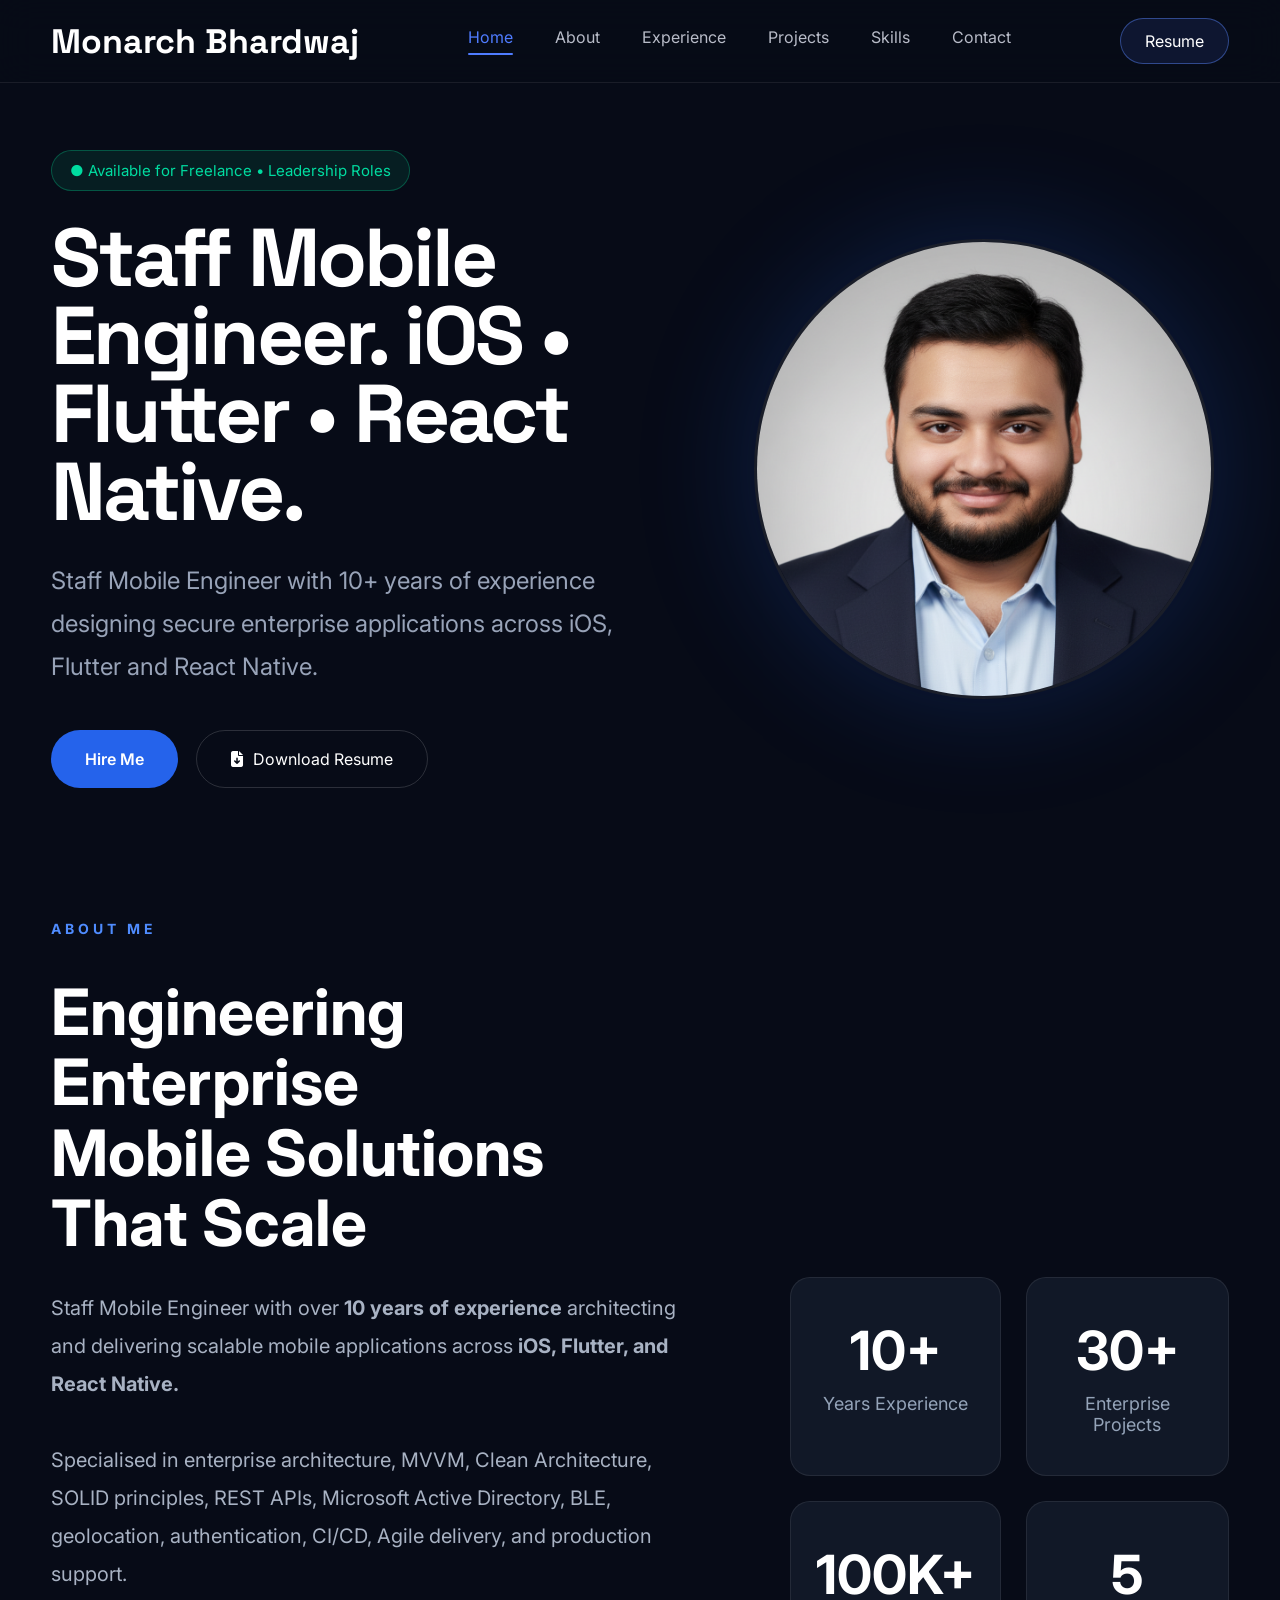
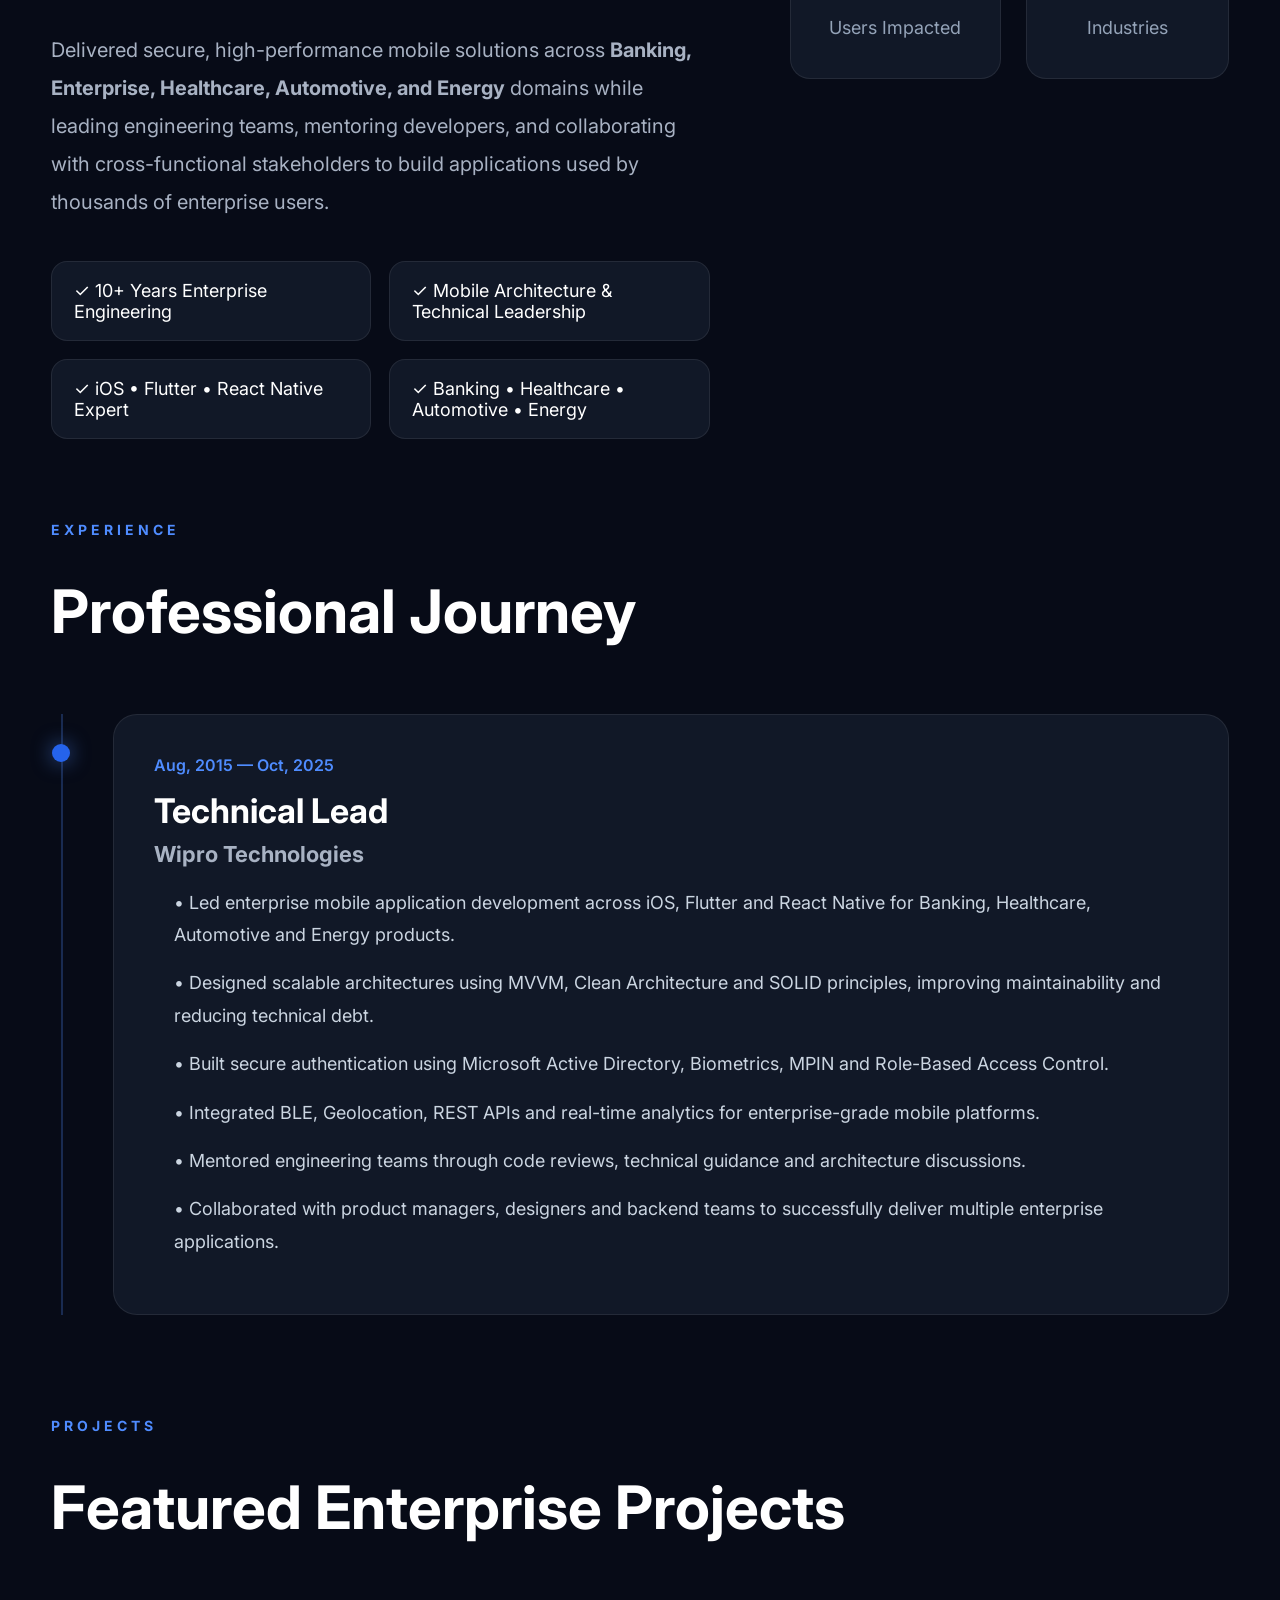
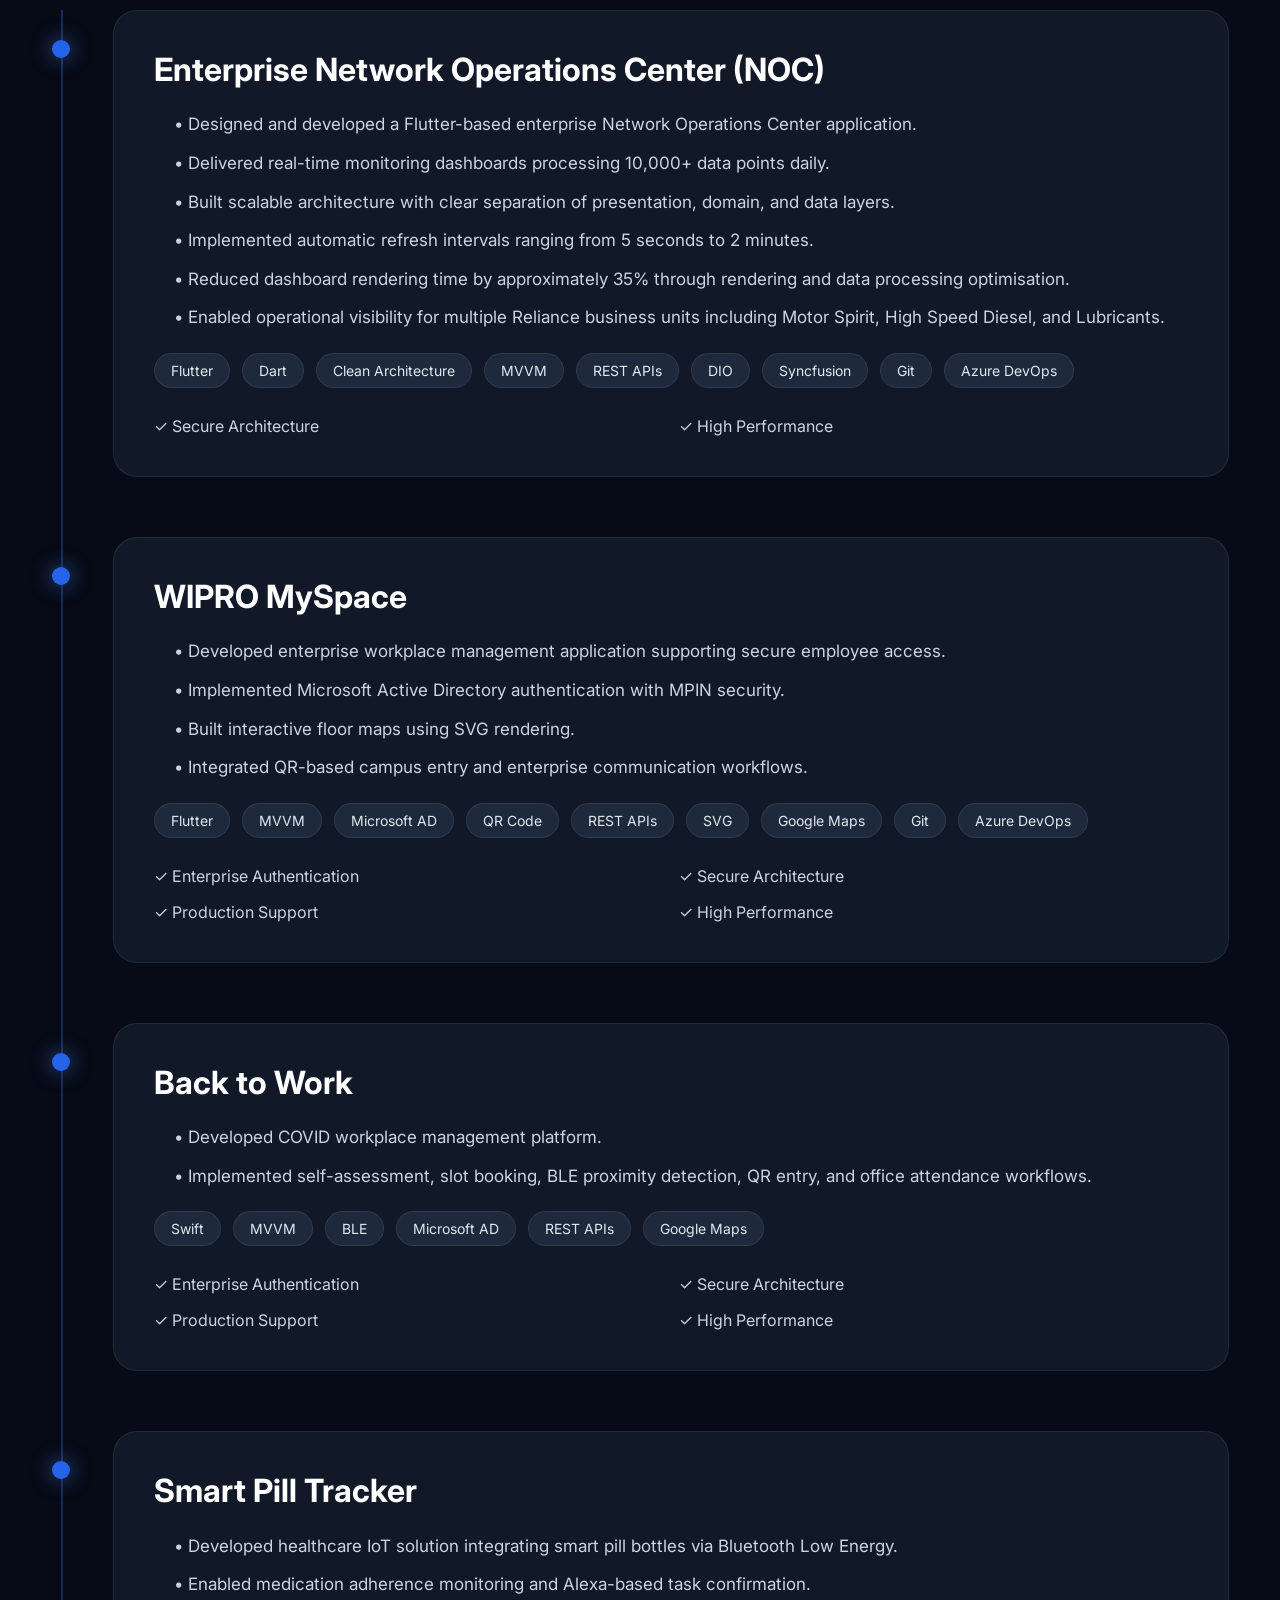
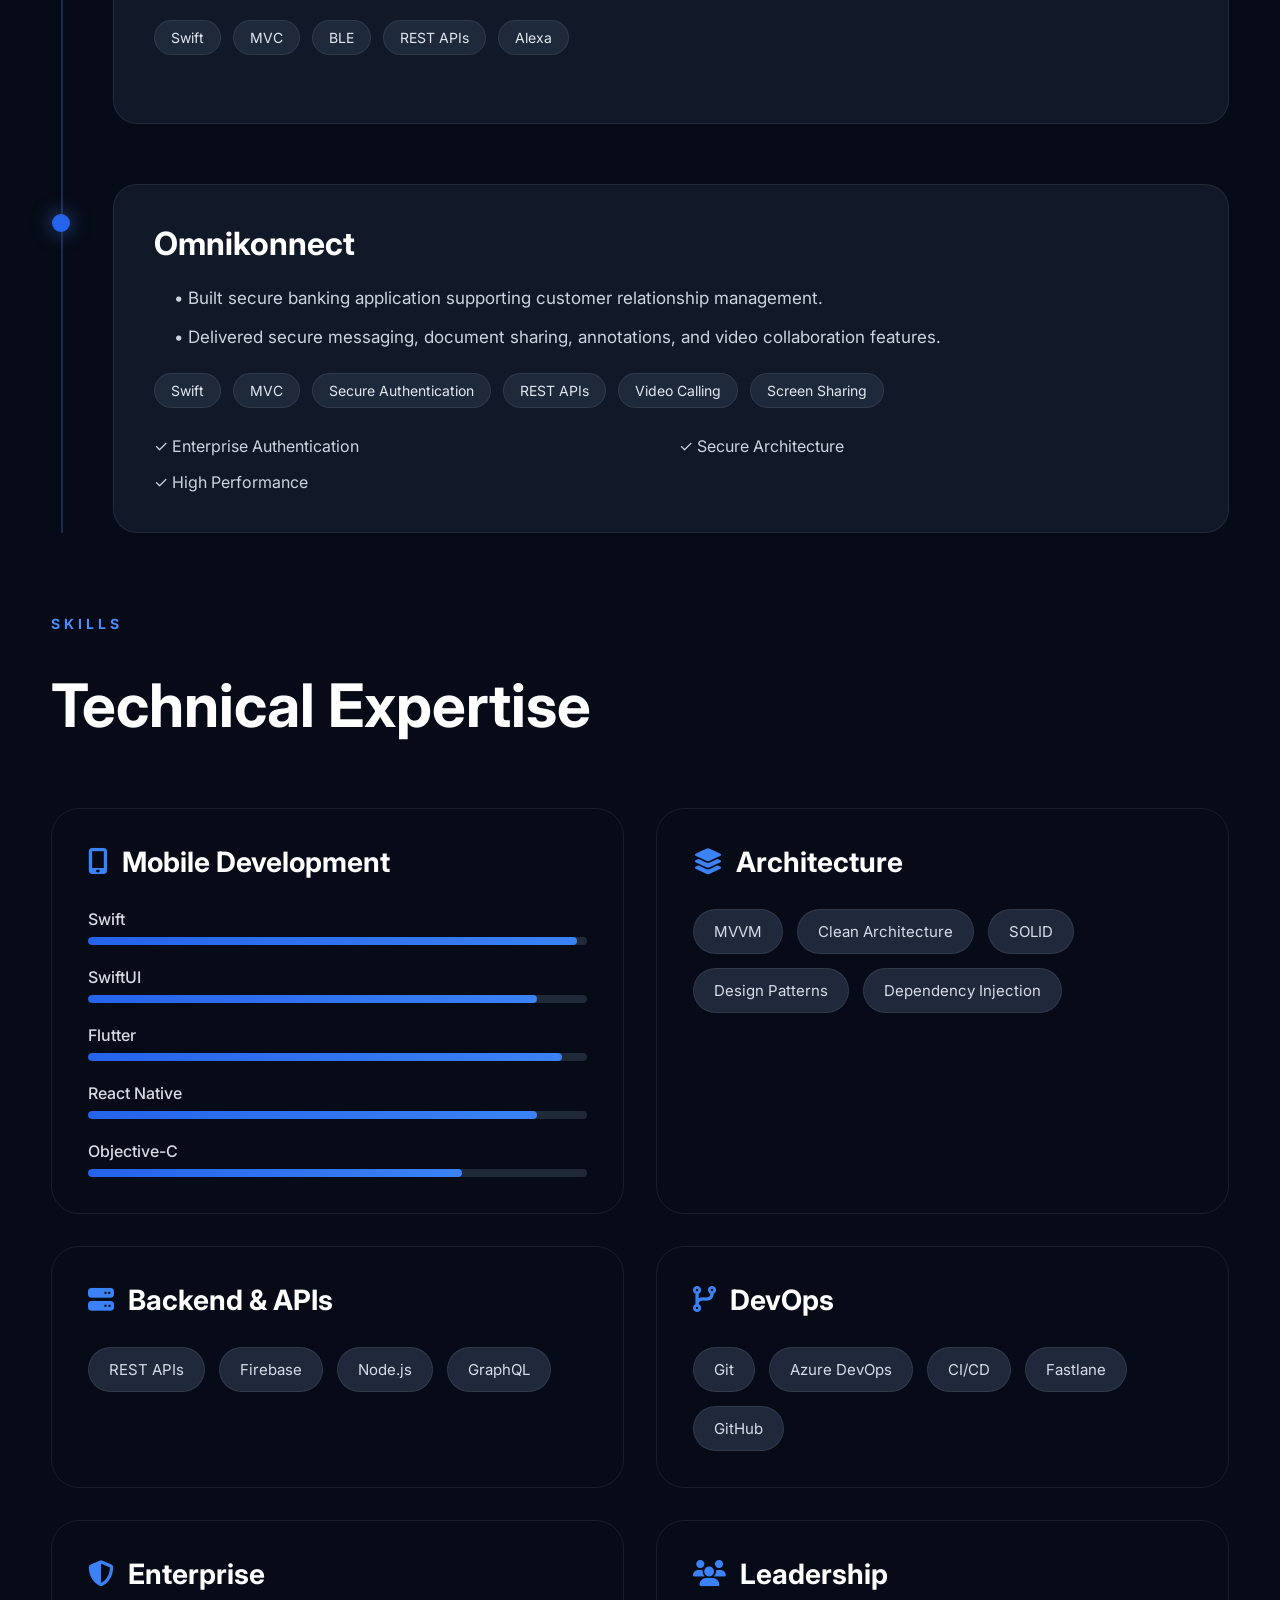
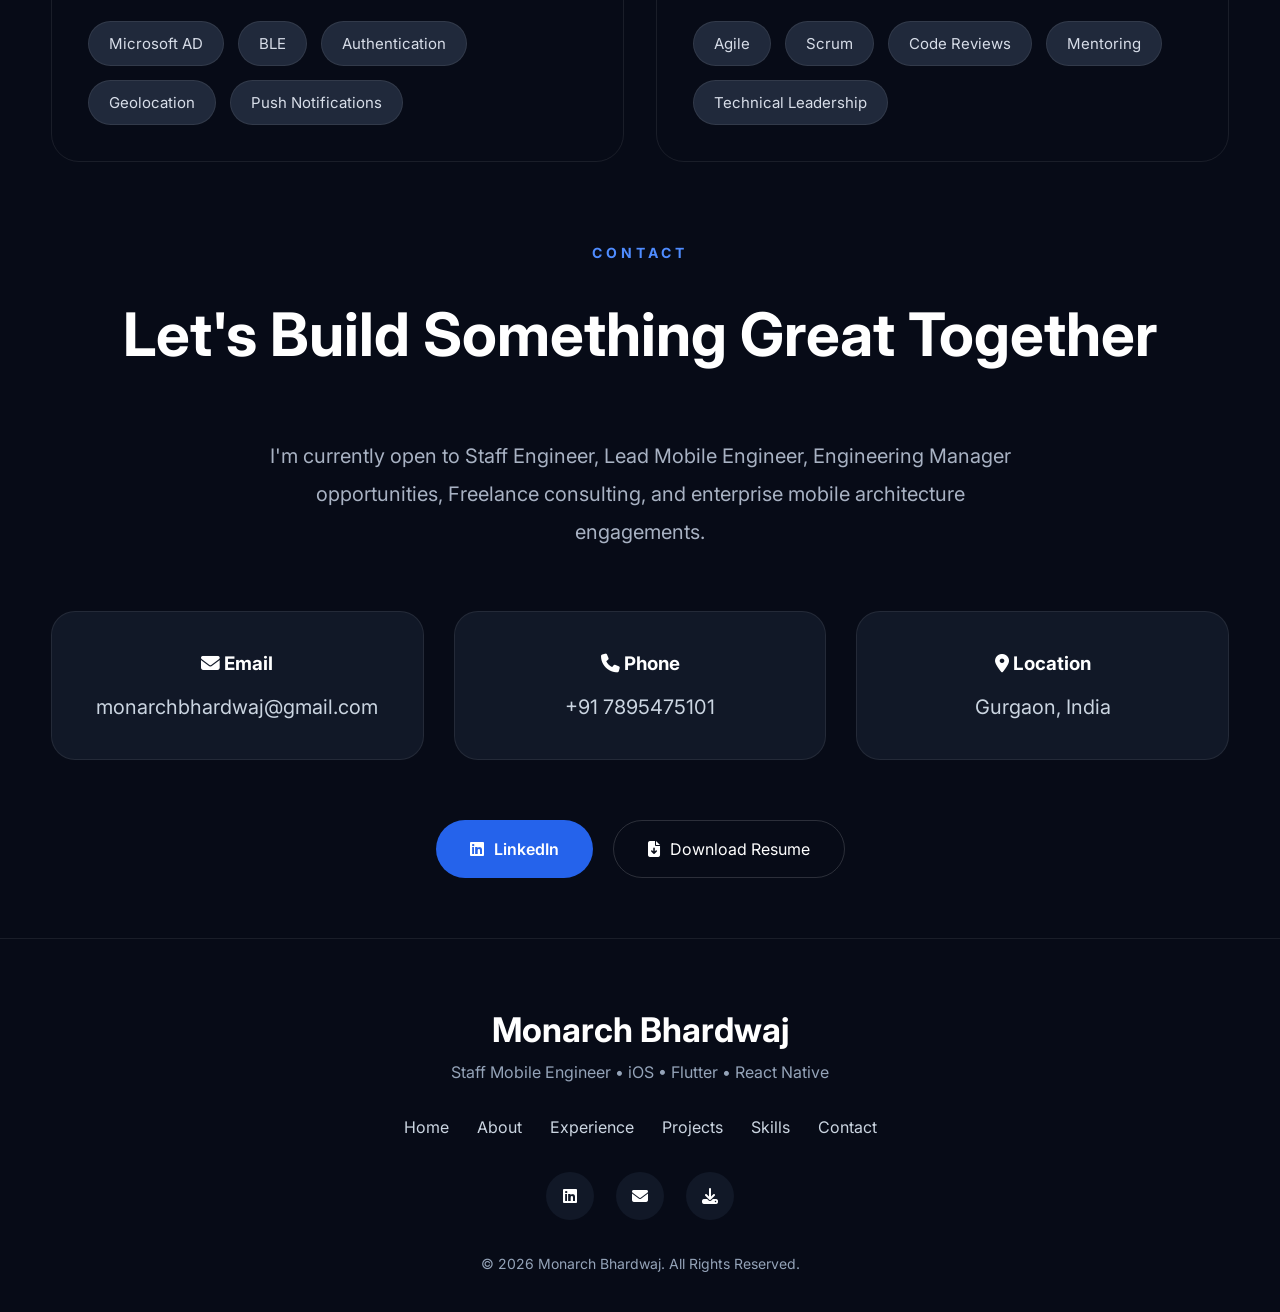
==== index.html @ c134aece "1st commit after working portfolio" ====
<!DOCTYPE html>
<html lang="en">
    
    <head>
        <link
            rel="stylesheet"
            href="https://cdnjs.cloudflare.com/ajax/libs/font-awesome/6.6.0/css/all.min.css">
            
            <meta charset="UTF-8">
                
                <meta name="viewport"
                    content="width=device-width, initial-scale=1.0">
                    
                    <title>Monarch Bhardwaj | Staff Mobile Engineer</title>
                    
                    <meta
                    name="description"
                    content="Staff Mobile Engineer with 10+ years of experience building enterprise mobile applications."/>
                    
                    <link rel="preconnect"
                        href="https://fonts.googleapis.com">
                        
                        <link rel="preconnect"
                            href="https://fonts.gstatic.com"
                            crossorigin>
                            
                            <link
                                href="https://fonts.googleapis.com/css2?family=Inter:wght@300;400;500;600;700&family=Space+Grotesk:wght@500;700&display=swap"
                                rel="stylesheet">
                                
                                <link
                                    rel="stylesheet"
                                    href="style.css">
                                    
                                </head>
    
    <body>
        <div id="progress-bar"></div>
        <header class="navbar">
            
            <div class="container">
                
                <a class="logo" href="#">
                    
                    Monarch Bhardwaj
                    
                </a>
                
                <nav class="nav-links">
                    
                    <ul>
                        
                        <li><a href="#home" class="nav-link active">Home</a></li>
                        
                        <li><a href="#about" class="nav-link">About</a></li>
                        
                        <li><a href="#experience" class="nav-link">Experience</a></li>
                        
                        <li><a href="#projects" class="nav-link">Projects</a></li>
                        
                        <li><a href="#skills" class="nav-link">Skills</a></li>
                        
                        <li><a href="#contact" class="nav-link">Contact</a></li>
                        
                    </ul>
                    
                </nav>
                
                <a
                    class="resume-btn"
                    href="assets/resume.pdf">
                    
                    Resume
                    
                </a>
                
                <button class="menu-btn" id="menu-btn">

                    <span></span>
                    <span></span>
                    <span></span>

                </button>
                
            </div>
            
        </header>
        
        <main>
            
            <!-- ================= HERO ================= -->
            <section id="home" class="hero reveal">
                
                <div class="container hero-grid">
                    
                    <div class="hero-left">
                        
                        <div class="badge">
                            ● Available for Freelance • Leadership Roles
                        </div>
                        
                        <h1>
                            Staff Mobile Engineer. iOS • Flutter • React Native.
                        </h1>
                        
                        <p>
                        
                        Staff Mobile Engineer with 10+ years of experience designing secure enterprise applications across iOS, Flutter and React Native.
                        
                        </p>
                        
                        <div class="hero-buttons">
                            
                            <a href="#contact" class="btn-primary">
                                Hire Me
                            </a>
                            
                            <a href="assets/resume.pdf" class="btn-secondary">
                                <i class="fa-solid fa-file-arrow-down"></i>
                                Download Resume
                            </a>
                            
                        </div>
                        
                    </div>
                    
                    <div class="hero-right">
                        
                        <img src="assets/monarch.png" alt="Monarch">
                            
                    </div>
                    
                </div>
                
            </section>
            
            <!-- ================= ABOUT ================= -->
            <section id="about" class="about reveal">
                
                <div class="container about-container">
                    
                    <div class="about-left">
                        
                        <span class="section-tag">
                            ABOUT ME
                        </span>
                        
                        <h2 class="section-title">
                            Engineering Enterprise
                            <br>
                            Mobile Solutions
                            <br>
                            That Scale
                        </h2>
                        
                        <p class="about-description">
                        
                        Staff Mobile Engineer with over <strong>10 years of experience</strong>
                        architecting and delivering scalable mobile applications across
                        <strong>iOS, Flutter, and React Native.</strong>
                        
                        <br><br>
                        
                        Specialised in enterprise architecture, MVVM, Clean Architecture,
                        SOLID principles, REST APIs, Microsoft Active Directory,
                        BLE, geolocation, authentication, CI/CD, Agile delivery,
                        and production support.
                        
                        <br><br>
                        
                        Delivered secure, high-performance mobile solutions across
                        <strong>Banking, Enterprise, Healthcare, Automotive, and Energy</strong>
                        domains while leading engineering teams, mentoring developers,
                        and collaborating with cross-functional stakeholders to build
                        applications used by thousands of enterprise users.
                        
                        </p>
                        
                        <div class="about-highlights">
                            
                            <div class="feature">
                                ✓ 10+ Years Enterprise Engineering
                            </div>
                            
                            <div class="feature">
                                ✓ Mobile Architecture & Technical Leadership
                            </div>
                            
                            <div class="feature">
                                ✓ iOS • Flutter • React Native Expert
                            </div>
                            
                            <div class="feature">
                                ✓ Banking • Healthcare • Automotive • Energy
                            </div>
                            
                        </div>
                        
                    </div>
                    
                    <div class="about-right">
                        
                        <div class="info-card">
                            
                            <h3 class="counter" data-target="10">0</h3>
                            
                            <span>Years Experience</span>
                            
                        </div>
                        
                        <div class="info-card">
                            
                            <h3 class="counter" data-target="30">0</h3>
                            
                            <span>Enterprise Projects</span>
                            
                        </div>
                        
                        <div class="info-card">
                            
                            <h3 class="counter" data-target="100">0</h3>
                            
                            <span>Users Impacted</span>
                            
                        </div>
                        
                        <div class="info-card">
                            
                            <h3 class="counter" data-target="5">0</h3>
                            
                            <span>Industries</span>
                            
                        </div>
                        
                    </div>
                    
                </div>
                
            </section>
            
            <!-- ================= EXPERIENCE ================= -->
            <section id="experience" class="experience reveal">
                
                <div class="container">
                    
                    <span class="section-tag">
                        EXPERIENCE
                    </span>
                    
                    <h2 class="section-title">
                        Professional Journey
                    </h2>
                    
                    <div class="timeline">
                        
                        <!-- Wipro -->
                        
                        <div class="timeline-item">
                            
                            <div class="timeline-dot"></div>
                            
                            <div class="timeline-card">
                                
                                <span class="timeline-date">
                                    Aug, 2015 — Oct, 2025
                                </span>
                                
                                <h3>
                                    Technical Lead
                                </h3>
                                
                                <h4>
                                    Wipro Technologies
                                </h4>
                                
                                <ul>
                                    
                                    <li>• Led enterprise mobile application development across iOS, Flutter and React Native for Banking, Healthcare, Automotive and Energy products.</li>
                                    
                                    <li>• Designed scalable architectures using MVVM, Clean Architecture and SOLID principles, improving maintainability and reducing technical debt.</li>
                                    
                                    <li>• Built secure authentication using Microsoft Active Directory, Biometrics, MPIN and Role-Based Access Control.</li>
                                    
                                    <li>• Integrated BLE, Geolocation, REST APIs and real-time analytics for enterprise-grade mobile platforms.</li>
                                    
                                    <li>• Mentored engineering teams through code reviews, technical guidance and architecture discussions.</li>
                                    
                                    <li>• Collaborated with product managers, designers and backend teams to successfully deliver multiple enterprise applications.</li>
                                    
                                </ul>
                                
                            </div>
                            
                        </div>
                        
                    </div>
                    
                </div>
                
            </section>
            
            <!-- ================= PROJECTS ================= -->
            <section id="projects" class="projects reveal">
                
                <div class="container">
                    
                    <span class="section-tag">PROJECTS</span>
                    
                    <h2 class="section-title">
                        Featured Enterprise Projects
                    </h2>
                    
                    <div class="project-timeline">
                        
                        <!-- Project Card 1 -->
                        <div class="project-item">
                            <div class="project-dot"></div>
                            <div class="project-card">
                                
                                <h3>
                                    Enterprise Network Operations Center (NOC)
                                </h3>
                                
                                <ul>
                                    <li>• Designed and developed a Flutter-based enterprise Network Operations Center application.</li>
                                    <li>• Delivered real-time monitoring dashboards processing 10,000+ data points daily.</li>
                                    <li>• Built scalable architecture with clear separation of presentation, domain, and data layers.</li>
                                    <li>• Implemented automatic refresh intervals ranging from 5 seconds to 2 minutes.</li>
                                    <li>• Reduced dashboard rendering time by approximately 35% through rendering and data processing
                                        optimisation.</li>
                                    <li>• Enabled operational visibility for multiple Reliance business units including Motor Spirit, High Speed
                                        Diesel, and Lubricants.</li>
                                </ul>
                                
                                <div class="tech-stack">
                                    
                                    <span>Flutter</span>
                                    
                                    <span>Dart</span>
                                    
                                    <span>Clean Architecture</span>
                                    
                                    <span>MVVM</span>
                                    
                                    <span>REST APIs</span>
                                    
                                    <span>DIO</span>
                                    
                                    <span>Syncfusion</span>
                                    
                                    <span>Git</span>
                                    
                                    <span>Azure DevOps</span>
                                    
                                </div>
                                
                                <div class="project-features">
                                    
                                    <div>✓ Secure Architecture</div>
                                    
                                    <div>✓ High Performance</div>
                                    
                                </div>
                                
                            </div>
                        </div>
                        
                        <!-- Project Card 2 -->
                        <div class="project-item">
                            <div class="project-dot"></div>
                            <div class="project-card">
                                
                                <h3>
                                    WIPRO MySpace
                                </h3>
                                
                                <ul>
                                    <li>• Developed enterprise workplace management application supporting secure employee access.</li>
                                    <li>• Implemented Microsoft Active Directory authentication with MPIN security.</li>
                                    <li>• Built interactive floor maps using SVG rendering.</li>
                                    <li>• Integrated QR-based campus entry and enterprise communication workflows.</li>
                                </ul>
                                
                                <div class="tech-stack">
                                    
                                    <span>Flutter</span>
                                    
                                    <span>MVVM</span>
                                    
                                    <span>Microsoft AD</span>
                                    
                                    <span>QR Code</span>
                                    
                                    <span>REST APIs</span>
                                    
                                    <span>SVG</span>
                                    
                                    <span>Google Maps</span>
                                    
                                    <span>Git</span>
                                    
                                    <span>Azure DevOps</span>
                                </div>
                                
                                <div class="project-features">
                                    
                                    <div>✓ Enterprise Authentication</div>
                                    
                                    <div>✓ Secure Architecture</div>
                                    
                                    <div>✓ Production Support</div>
                                    
                                    <div>✓ High Performance</div>
                                    
                                </div>
                                
                            </div>
                        </div>
                        
                        <!-- Project Card 3 -->
                        <div class="project-item">
                            <div class="project-dot"></div>
                            <div class="project-card">
                                
                                <h3>
                                    Back to Work
                                </h3>
                                
                                <ul>
                                    <li>• Developed COVID workplace management platform.</li>
                                    <li>• Implemented self-assessment, slot booking, BLE proximity detection, QR entry, and office attendance
                                        workflows.</li>
                                </ul>
                                
                                <div class="tech-stack">
                                    
                                    <span>Swift</span>
                                    
                                    <span>MVVM</span>
                                    
                                    <span>BLE</span>
                                    
                                    <span>Microsoft AD</span>
                                    
                                    <span>REST APIs</span>
                                    
                                    <span>Google Maps</span>
                                    
                                </div>
                                
                                <div class="project-features">
                                    
                                    <div>✓ Enterprise Authentication</div>
                                    
                                    <div>✓ Secure Architecture</div>
                                    
                                    <div>✓ Production Support</div>
                                    
                                    <div>✓ High Performance</div>
                                    
                                </div>
                                
                            </div>
                        </div>
                        
                        <!-- Project Card 4 -->
                        <div class="project-item">
                            <div class="project-dot"></div>
                            <div class="project-card">
                                <h3>
                                    Smart Pill Tracker
                                </h3>
                                
                                <ul>
                                    <li>• Developed healthcare IoT solution integrating smart pill bottles via Bluetooth Low Energy.</li>
                                    <li>• Enabled medication adherence monitoring and Alexa-based task confirmation.</li>
                                </ul>
                                
                                <div class="tech-stack">
                                    
                                    <span>Swift</span>
                                    
                                    <span>MVC</span>
                                    
                                    <span>BLE</span>
                                    
                                    <span>REST APIs</span>
                                    
                                    <span>Alexa</span>
                                    
                                </div>
                                
                            </div>
                        </div>
                        
                        <!-- Project Card 5 -->
                        <div class="project-item">
                            <div class="project-dot"></div>
                            <div class="project-card">
                                <h3>
                                    Omnikonnect
                                </h3>
                                
                                <ul>
                                    <li>• Built secure banking application supporting customer relationship management.</li>
                                    <li>• Delivered secure messaging, document sharing, annotations, and video collaboration features.</li>
                                </ul>
                                
                                <div class="tech-stack">
                                    
                                    <span>Swift</span>
                                    
                                    <span>MVC</span>
                                    
                                    <span>Secure Authentication</span>
                                    
                                    <span>REST APIs</span>
                                    
                                    <span>Video Calling</span>
                                    
                                    <span>Screen Sharing</span>
                                    
                                </div>
                                
                                <div class="project-features">
                                    
                                    <div>✓ Enterprise Authentication</div>
                                    
                                    <div>✓ Secure Architecture</div>
                                    
                                    <div>✓ High Performance</div>
                                    
                                </div>
                                
                            </div>
                        </div>
                        
                    </div>
                    
                </div>
                
            </section>
            
            <!-- ================= SKILLS ================= -->
            <section id="skills" class="skills reveal">
                
                <div class="container">
                    
                    <span class="section-tag">
                        SKILLS
                    </span>
                    
                    <h2 class="section-title">
                        Technical Expertise
                    </h2>
                    
                    <div class="skills-grid">
                        
                        <!-- Card 1 -->
                        <div class="skill-card">
                            
                            <h3>
                                <i class="fa-solid fa-mobile-screen-button"></i>
                                Mobile Development
                            </h3>
                            
                            <div class="skill-list">
                                
                                <div class="skill-item">
                                    <span>Swift</span>
                                    <div class="skill-bar">
                                        <div class="skill-progress" data-width="98"></div>
                                    </div>
                                </div>
                                
                                <div class="skill-item">
                                    <span>SwiftUI</span>
                                    <div class="skill-bar">
                                        <div class="skill-progress" data-width="90"></div>
                                    </div>
                                </div>
                                
                                <div class="skill-item">
                                    <span>Flutter</span>
                                    <div class="skill-bar">
                                        <div class="skill-progress" data-width="95"></div>
                                    </div>
                                </div>
                                
                                <div class="skill-item">
                                    <span>React Native</span>
                                    <div class="skill-bar">
                                        <div class="skill-progress" data-width="90"></div>
                                    </div>
                                </div>
                                
                                <div class="skill-item">
                                    <span>Objective-C</span>
                                    <div class="skill-bar">
                                        <div class="skill-progress" data-width="75"></div>
                                    </div>
                                </div>
                                
                            </div>
                            
                        </div>
                        
                        <!-- Card 2 -->
                        <div class="skill-card">
                            
                            <h3>
                                <i class="fa-solid fa-layer-group"></i>
                                Architecture
                            </h3>
                            
                            <div class="skill-tags">
                                
                                <span>MVVM</span>
                                <span>Clean Architecture</span>
                                <span>SOLID</span>
                                <span>Design Patterns</span>
                                <span>Dependency Injection</span>
                                
                            </div>
                            
                        </div>
                        
                        <!-- Card 3 -->
                        <div class="skill-card">
                            
                            <h3>
                                <i class="fa-solid fa-server"></i>
                                Backend & APIs
                            </h3>
                            
                            <div class="skill-tags">
                                
                                <span>REST APIs</span>
                                <span>Firebase</span>
                                <span>Node.js</span>
                                <span>GraphQL</span>
                                
                            </div>
                            
                        </div>
                        
                        <!-- Card 4 -->
                        <div class="skill-card">
                            
                            <h3>
                                <i class="fa-solid fa-code-branch"></i>
                                DevOps
                            </h3>
                            
                            <div class="skill-tags">
                                
                                <span>Git</span>
                                <span>Azure DevOps</span>
                                <span>CI/CD</span>
                                <span>Fastlane</span>
                                <span>GitHub</span>
                                
                            </div>
                            
                        </div>
                        
                        <!-- Card 5 -->
                        <div class="skill-card">
                            
                            <h3>
                                <i class="fa-solid fa-shield-halved"></i>
                                Enterprise
                            </h3>
                            
                            <div class="skill-tags">
                                
                                <span>Microsoft AD</span>
                                <span>BLE</span>
                                <span>Authentication</span>
                                <span>Geolocation</span>
                                <span>Push Notifications</span>
                                
                            </div>
                            
                        </div>
                        
                        <!-- Card 6 -->
                        <div class="skill-card">
                            
                            <h3>
                                <i class="fa-solid fa-users"></i>
                                Leadership
                            </h3>
                            
                            <div class="skill-tags">
                                
                                <span>Agile</span>
                                <span>Scrum</span>
                                <span>Code Reviews</span>
                                <span>Mentoring</span>
                                <span>Technical Leadership</span>
                                
                            </div>
                            
                        </div>
                        
                    </div>
                    
                </div>
                
            </section>
            
            <!-- ================= CONTACT ================= -->
            <section id="contact" class="contact reveal">
                
                <div class="container">
                    
                    <span class="section-tag">
                        CONTACT
                    </span>
                    
                    <h2 class="section-title">
                        Let's Build Something Great Together
                    </h2>
                    
                    <p class="contact-text">
                    
                    I'm currently open to Staff Engineer, Lead Mobile Engineer,
                    Engineering Manager opportunities, Freelance consulting,
                    and enterprise mobile architecture engagements.
                    
                    </p>
                    
                    <div class="contact-grid">
                        
                        <div class="contact-card">
                            
                            <h3>
                                <i class="fa-solid fa-envelope"></i> Email
                            </h3>
                            
                            <a href="mailto:monarchbhardwaj@gmail.com">
                                monarchbhardwaj@gmail.com
                            </a>
                            
                        </div>
                        
                        <div class="contact-card">
                            
                            <h3>
                                <i class="fa-solid fa-phone"></i> Phone
                            </h3>
                            
                            <a href="tel:+917895475101">
                                +91 7895475101
                            </a>
                            
                        </div>
                        
                        <div class="contact-card">
                            
                            <h3>
                                <i class="fa-solid fa-location-dot"></i> Location
                            </h3>
                            
                            <span>
                                Gurgaon, India
                            </span>
                            
                        </div>
                        
                    </div>
                    
                    <div class="contact-buttons">
                        
                        <a
                            href="https://www.linkedin.com/in/monarch-bhardwaj-355149a9/"
                            target="_blank"
                            rel="noopener noreferrer"
                            class="btn-primary">
                            
                            <i class="fa-brands fa-linkedin"></i>
                            LinkedIn
                            
                        </a>
                        
                        <a
                            href="assets/resume.pdf"
                            download
                            class="btn-secondary">

                            <i class="fa-solid fa-file-arrow-down"></i>
                            Download Resume

                        </a>
                        
                    </div>
                    
                </div>
                
            </section>
            
            <!-- ================= FOOTER ================= -->
            <footer class="footer reveal">

                <div class="container">

                    <h2>Monarch Bhardwaj</h2>

                    <p>
                        Staff Mobile Engineer • iOS • Flutter • React Native
                    </p>

                    <div class="footer-links">

                        <a href="#home">Home</a>

                        <a href="#about">About</a>

                        <a href="#experience">Experience</a>

                        <a href="#projects">Projects</a>

                        <a href="#skills">Skills</a>

                        <a href="#contact">Contact</a>

                    </div>

                    <div class="footer-social">

                        <a href="https://www.linkedin.com/in/monarch-bhardwaj-355149a9/" target="_blank" rel="noopener noreferrer">
                            <i class="fa-brands fa-linkedin"></i>
                        </a>

                        <a href="mailto:monarchbhardwaj@gmail.com">
                            <i class="fa-solid fa-envelope"></i>
                        </a>

                        <a href="assets/resume.pdf" download>
                            <i class="fa-solid fa-download"></i>
                        </a>

                    </div>

                    <p class="copyright">
                        © 2026 Monarch Bhardwaj. All Rights Reserved.
                    </p>

                </div>

            </footer>
            
        </main>
        
        <script src="script.js"></script>
        
    </body>
    
</html>
---- style.css ----
/* ===========================
 RESET
 =========================== */
*{
    margin:0;
    padding:0;
    box-sizing:border-box;
}

html{
    scroll-behavior:smooth;
}

body{
    
    font-family:'Inter',sans-serif;
    
    background:#070b17;
    
    color:#fff;
    
    overflow-x:hidden;
    
}

img{
    max-width:100%;
    display:block;
}

a{
    text-decoration:none;
}

ul{
    list-style:none;
}

html {
    scroll-behavior: smooth;
}

#home,
#about,
#experience,
#projects,
#skills,
#contact {
    scroll-margin-top: 100px;
}

/* ===========================
 CONTAINER
 =========================== */
.container{
    
    width:min(1180px,92%);
    
    margin:auto;
    
}

/*====================================
 REVEAL ANIMATION
 ====================================*/
.reveal{
    
    opacity:0;
    
    transform:translateY(60px);
    
    transition:
    opacity .9s ease,
    transform .9s ease;
    
}

.reveal.active{
    
    opacity:1;
    
    transform:translateY(0);
    
}

/*====================================
 SCROLL PROGRESS BAR
 ====================================*/
#progress-bar{
    
    position:fixed;
    
    top:0;
    
    left:0;
    
    width:0;
    
    height:4px;
    
    z-index:9999;
    
    background:linear-gradient(
    90deg,
    #2563EB,
    #60A5FA
    );
    
    box-shadow:0 0 12px rgba(37,99,235,.5);
    
}

/* ===========================
 NAVBAR
 =========================== */
.navbar{
    
    position:fixed;
    
    top:0;
    
    left:0;
    
    width:100%;
    
    z-index:999;
    
    backdrop-filter:blur(18px);
    
    background:rgba(7,11,23,.82);
    
    border-bottom:1px solid rgba(255,255,255,.08);
    
}

.navbar .container{
    
    height:82px;
    
    display:flex;
    
    align-items:center;
    
    justify-content:space-between;
    
}

.logo{
    
    font-size:34px;
    
    font-weight:700;
    
    color:white;
    
    font-family:'Space Grotesk',sans-serif;
    
}

nav ul{
    
    display:flex;
    
    gap:42px;
    
}

nav a{
    
    color:#c8d0df;
    
    transition:.3s;
    
    font-size:16px;
    
}

nav a:hover{
    
    color:white;
    
}

.resume-btn{
    
    color:white;
    
    padding:12px 24px;
    
    border-radius:999px;
    
    border:1px solid rgba(90,135,255,.45);
    
    background:#0e1630;
    
    transition:.3s;
    
}

.resume-btn:hover{
    
    background:#1d4ed8;
    
}

.nav-link{
    
    color:#B8BCC8;
    
    transition:.3s;
    
}

.nav-link:hover{
    
    color:#FFFFFF;
    
}

.nav-link.active{
    
    color:#4F7CFF;
    
}

.nav-link.active::after{
    
    content:"";
    
    display:block;
    
    width:100%;
    
    height:2px;
    
    background:#4F7CFF;
    
    margin-top:6px;
    
    border-radius:2px;
    
}

/*=========================
 MOBILE MENU
 =========================*/
.menu-btn{
    
    display:none;
    
    flex-direction:column;
    
    justify-content:center;
    
    gap:6px;
    
    width:42px;
    
    height:42px;
    
    background:none;
    
    border:none;
    
    cursor:pointer;
    
}

.menu-btn span{
    
    width:28px;
    
    height:3px;
    
    border-radius:20px;
    
    background:white;
    
    transition:.35s;
    
}

@media(max-width:992px){
    .nav-links{
        
        position:fixed;
        
        top:82px;
        
        right:-100%;
        
        width:280px;
        
        height:calc(100vh - 82px);
        
        background:#0B1220;
        
        transition:.35s;
        
        border-left:1px solid rgba(255,255,255,.08);
        
        padding:40px;
        
    }
    
    .nav-links ul{
        
        display:flex;
        
        flex-direction:column;
        
        gap:28px;
        
    }
    
    .nav-links.active{
        
        right:0;
        
    }
    
    .resume-btn{
        
        display:none;
        
    }
    
    .menu-btn{
        
        display:flex;
        
    }
}

@media (max-width: 768px) {
    .nav-links{
        
        position:fixed;
        
        top:82px;
        
        right:-100%;
        
        width:280px;
        
        height:calc(100vh - 82px);
        
        background:#0B1220;
        
        transition:.35s;
        
        border-left:1px solid rgba(255,255,255,.08);
        
        padding:40px;
        
    }
    
    .nav-links ul{
        
        display:flex;
        
        flex-direction:column;
        
        gap:28px;
        
    }
    
    .nav-links.active{
        
        right:0;
        
    }
    
    .resume-btn{
        
        display:none;
        
    }
    
    .menu-btn{
        
        display:flex;
        
    }
    
    .hero h1{
        
        font-size: 60px;
        line-height: 1.05;
        
    }
    
    .about-container{
        
        display:grid;
        
        grid-template-columns:1fr;
        
        gap:50px;
        
    }
    
    .about-right{
        
        grid-template-columns:1fr 1fr;
        
    }
    
    .timeline-content{
        
        width:100%;
        
        margin-left:30px;
        
    }
    
    .project-card{
        
        width:100%;
        
        padding:32px 24px;
        
    }
    
    .skills-grid{
        
        grid-template-columns:1fr;
        
    }
    
    .contact-cards{
        
        display:grid;
        
        grid-template-columns:1fr;
        
        gap:20px;
        
    }
    
    .footer-links{
        
        display:flex;
        
        flex-direction:column;
        
        gap:18px;
        
    }
    
    .hero-buttons{
        
        display:flex;
        
        flex-direction:column;
        
        gap:18px;
        
        align-items:flex-start;
        
    }
    
    .logo{

    font-size:28px;

    }
}

@media (max-width: 480px) {
    .nav-links{
        
        position:fixed;
        
        top:82px;
        
        right:-100%;
        
        width:280px;
        
        height:calc(100vh - 82px);
        
        background:#0B1220;
        
        transition:.35s;
        
        border-left:1px solid rgba(255,255,255,.08);
        
        padding:40px;
        
    }
    
    .nav-links ul{
        
        display:flex;
        
        flex-direction:column;
        
        gap:28px;
        
    }
    
    .nav-links.active{
        
        right:0;
        
    }
    
    .resume-btn{
        
        display:none;
        
    }
    
    .menu-btn{
        
        display:flex;
        
    }
    
    .hero h1{
        
        font-size: 60px;
        line-height: 1.05;
        
    }
    
    .about-container{
        
        display:grid;
        
        grid-template-columns:1fr;
        
        gap:50px;
        
    }
    
    .about-right{
        
        grid-template-columns:1fr 1fr;
        
    }
    
    .timeline-content{
        
        width:100%;
        
        margin-left:30px;
        
    }
    
    .project-card{
        
        width:100%;
        
        padding:32px 24px;
        
    }
    
    .skills-grid{
        
        grid-template-columns:1fr;
        
    }
    
    .contact-cards{
        
        display:grid;
        
        grid-template-columns:1fr;
        
        gap:20px;
        
    }
    
    .footer-links{
        
        display:flex;
        
        flex-direction:column;
        
        gap:18px;
        
    }
    
    .hero-buttons{
        
        display:flex;
        
        flex-direction:column;
        
        gap:18px;
        
        align-items:flex-start;
        
    }
    
    .logo{

    font-size:28px;

    }
}

/* ===========================
 MAIN
 =========================== */
main{
    
    padding-top:60px;
    
}

/* ===========================
 HERO
 =========================== */
.hero{
    
    min-height:calc(100vh - 82px);
    
    display:flex;
    
    padding:20px 0;
    
    align-items:center;
    
}

.hero-grid{
    
    display:grid;
    
    grid-template-columns:1.1fr .9fr;
    
    align-items:center;
    
    gap:90px;
    
}

.hero-left{
    
    display:flex;
    
    flex-direction:column;
    
}

.badge{
    
    display:inline-flex;
    
    align-items:center;
    
    width:max-content;
    
    padding:10px 18px;
    
    border-radius:999px;
    
    background:rgba(0,255,170,.08);
    
    border:1px solid rgba(0,255,170,.25);
    
    color:#00dca0;
    
    font-size:15px;
    
    margin-bottom:28px;
    
}

.hero-left h1{
    
    font-size:82px;
    
    line-height:0.95;
    
    font-weight:700;
    
    letter-spacing:-3px;
    
    font-family:'Space Grotesk',sans-serif;
    
    margin-bottom:28px;
    
}

.hero-left p{
    
    color:#98a3b8;
    
    font-size:24px;
    
    line-height:1.8;
    
    max-width:650px;
    
    margin-bottom:42px;
    
}

.hero-buttons{
    
    display:flex;
    
    gap:18px;
    
}

.btn-primary{
    
    padding:18px 34px;
    
    background:#2563eb;
    
    color:white;
    
    border-radius:999px;
    
    font-weight:600;
    
}

.btn-secondary{
    
    padding:18px 34px;
    
    border-radius:999px;
    
    border:1px solid rgba(255,255,255,.15);
    
    color:white;
    
}

.hero-right{
    
    display:flex;
    
    justify-content:center;
    
}

.hero-right img{
    
    width:460px;
    
    aspect-ratio:1;
    
    border-radius:50%;
    
    object-fit:cover;
    
    border:3px solid rgba(255,255,255,.08);
    
    box-shadow:
    
    0 0 120px rgba(37,99,235,.22);
    
}

/* ===========================
 ABOUT
 =========================== */
.about{
    padding:40px 0;
}

.about-container{
    display:grid;
    grid-template-columns:1.2fr 0.8fr;
    gap:80px;
    align-items:center;
}

.section-tag{
    display:inline-block;
    color:#4F8CFF;
    font-size:14px;
    letter-spacing:4px;
    font-weight:700;
    margin-bottom:20px;
}

.about-left h2{
    font-size:64px;
    line-height:1.1;
    margin-bottom:30px;
}

.about-left p{
    color:#A8B2C3;
    font-size:20px;
    line-height:1.9;
    max-width:700px;
    margin-bottom:40px;
}

.about-highlights{
    display:grid;
    grid-template-columns:repeat(2,1fr);
    gap:18px;
}

.about-highlights div{
    background:#111827;
    border:1px solid rgba(255,255,255,.08);
    border-radius:16px;
    padding:18px 22px;
    font-size:18px;
    color:white;
}

.about-right{
    display:grid;
    grid-template-columns:repeat(2,1fr);
    gap:25px;
}

.info-card{
    background:#111827;
    border:1px solid rgba(255,255,255,.08);
    border-radius:20px;
    padding:40px 25px;
    text-align:center;
}

.info-card h3{
    font-size:54px;
    color:white;
    margin-bottom:10px;
}

.info-card span{
    color:#94A3B8;
    font-size:18px;
}

/* Mobile */

@media(max-width:900px){
    
    .about-container{
        
        grid-template-columns:1fr;
        
        gap:60px;
        
    }
    
    .about-left h2{
        
        font-size:42px;
        
    }
    
    .about-left p{
        
        font-size:18px;
        
    }
    
    .about-highlights{
        
        grid-template-columns:1fr;
        
    }
    
    .about-right{
        
        grid-template-columns:1fr;
        
    }
    
}

/*====================================
 EXPERIENCE
 ====================================*/
.experience{
    padding:40px 0;
}

.section-title{
    font-size:60px;
    line-height:1.1;
    margin:20px 0 70px;
}

.timeline{
    position:relative;
    margin-left:10px;
    border-left:2px solid rgba(79,140,255,.25);
}

.timeline-item{
    position:relative;
    margin-bottom:60px;
}

.timeline-dot{
    position:absolute;
    left:-11px;
    top:30px;
    width:18px;
    height:18px;
    background:#2563EB;
    border-radius:50%;
    box-shadow:0 0 20px rgba(79,140,255,.6);
}

.timeline-card{
    
    margin-left:50px;
    
    background:#111827;
    
    border:1px solid rgba(255,255,255,.08);
    
    border-radius:24px;
    
    padding:40px;
}

.timeline-date{
    
    color:#4F8CFF;
    
    font-size:16px;
    
    font-weight:600;
    
}

.timeline-card h3{
    
    font-size:34px;
    
    margin:15px 0 10px;
    
}

.timeline-card h4{
    
    color:#A8B2C3;
    
    font-size:22px;
    
    margin-bottom:20px;
    
}

.timeline-card ul{
    
    padding-left:20px;
    
}

.timeline-card li{
    
    color:#CBD5E1;
    
    margin-bottom:16px;
    
    line-height:1.8;
    
    font-size:18px;
    
}

.timeline-card:hover{
    
    transform:translateY(-6px);
    
    transition:.35s;
    
    border-color:#4F8CFF;
    
    box-shadow:0 20px 60px rgba(0,0,0,.45);
    
}

/*====================================
 PROJECTS
 ====================================*/
.projects{
    
    padding:0px 0;
    
}

.projects-grid{
    
    display:flex;
    
    flex-direction:column;
    
    gap:40px;
    
    margin-top:60px;
    
}

.project-header{
    
    display:flex;
    
    justify-content:space-between;
    
    align-items:center;
    
    margin-bottom:20px;
    
}

.project-category{
    
    color:#2563EB;
    
    font-size:14px;
    
    font-weight:700;
    
    letter-spacing:2px;
    
    text-transform:uppercase;
    
}

.project-year{
    
    color:#94A3B8;
    
    font-size:15px;
    
}

.project-card h3{
    
    font-size:32px;
    
    margin-bottom:20px;
    
    line-height:1.2;
    
}

.project-card p{
    
    max-width:1100px;
    
    line-height:1.9;
    
    color:#CBD5E1;
    
    font-size:20px;
    
}

.tech-stack{
    
    display:flex;
    
    flex-wrap:wrap;
    
    gap:12px;
    
    margin-bottom:28px;
    
}

.tech-stack span{
    
    padding:8px 16px;
    
    background:#1E293B;
    
    border-radius:999px;
    
    border:1px solid rgba(255,255,255,.08);
    
    color:#E2E8F0;
    
    font-size:14px;
    
}

.project-features{
    
    display:grid;
    
    grid-template-columns:repeat(2,1fr);
    
    gap:16px;
    
}

.project-features div{
    
    color:#CBD5E1;
    
    font-size:16px;
    
}

.project-title-row{
    
    display:flex;
    
    align-items:center;
    
    gap:12px;
    
}

.project-timeline{
    
    position:relative;
    
    margin-left:10px;
    
    border-left:2px solid rgba(79,140,255,.25);
    
}

.project-item{
    
    position:relative;
    
    margin-bottom:60px;
    
}

.project-dot{
    
    position:absolute;
    
    left:-11px;
    
    top:30px;
    
    width:18px;
    
    height:18px;
    
    border-radius:50%;
    
    background:#2563EB;
    
    box-shadow:0 0 20px rgba(79,140,255,.6);
    
}

.project-card{
    
    margin-left:50px;
    
    background:#111827;
    
    border:1px solid rgba(255,255,255,.08);
    
    border-radius:24px;
    
    padding:40px;
    
    transition:.35s;
    
}

.project-card:hover{
    
    transform:translateY(-6px);
    
    border-color:#2563EB;
    
    box-shadow:0 20px 60px rgba(0,0,0,.45);
    
}

.project-card ul{
    
    margin-top:20px;
    
    margin-bottom:20px;
    
    padding-left:20px;
    
}

.project-card li{
    
    margin-bottom:8px;
    
    line-height:1.8;
    
    color:#CBD5E1;
    
    font-size:17px;
    
}

/*======================
 SKILLS
 =======================*/
.skills{
    
    padding:20px 0;
    
}

.skills-grid{
    
    display:grid;
    
    grid-template-columns:repeat(2,1fr);
    
    gap:32px;
    
    margin-top:60px;
    
}

.skill-card{
    
    background:var(--card-bg);
    
    border:1px solid rgba(255,255,255,.08);
    
    border-radius:28px;
    
    padding:36px;
    
    transition:.35s;
    
}

.skill-card:hover{
    
    transform:translateY(-6px);
    
    border-color:var(--primary);
    
}

.skill-card h3{
    
    font-size:28px;
    
    margin-bottom:30px;
    
    color:var(--white);
    
}

.skill-list{
    
    display:flex;
    
    flex-direction:column;
    
    gap:22px;
    
}

.skill-item span{
    
    display:block;
    
    margin-bottom:8px;
    
    color:#d8dbe4;
    
    font-weight:500;
    
}

.skill-bar{
    
    height:8px;
    
    background:#1F2937;
    
    border-radius:20px;
    
    overflow:hidden;
    
}

.skill-progress{
    
    width:0;
    
    height:100%;
    
    border-radius:20px;
    
    background:linear-gradient(
    90deg,
    #2563EB,
    #3B82F6
    );
    
    transition:width 1.4s ease;
    
}

.skill-tags{
    
    display:flex;
    
    flex-wrap:wrap;
    
    gap:14px;
    
}

.skill-tags span{
    
    padding:12px 20px;
    
    border-radius:999px;
    
    background:#20293B;
    
    border:1px solid rgba(255,255,255,.08);
    
    color:#d7dde8;
    
    font-size:15px;
    
}

.skill-card h3{
    
    display:flex;
    
    align-items:center;
    
    gap:14px;
    
    font-size:28px;
    
    margin-bottom:30px;
    
    color:#FFFFFF;
    
}

.skill-card h3 i{
    
    color:#3B82F6;
    
    font-size:26px;
    
}

/*=========================
 CONTACT
 =========================*/
.contact{
    
    padding:60px 0;
    
    text-align:center;
    
}

.contact-text{
    
    max-width:760px;
    
    margin:30px auto 60px;
    
    color:#A8B2C3;
    
    line-height:1.9;
    
    font-size:20px;
    
}

.contact-grid{
    
    display:grid;
    
    grid-template-columns:repeat(3,1fr);
    
    gap:30px;
    
    margin-bottom:60px;
    
}

.contact-card{
    
    background:#111827;
    
    border:1px solid rgba(255,255,255,.08);
    
    border-radius:24px;
    
    padding:40px;
    
}

.contact-card h3{
    
    margin-bottom:20px;
    
}

.contact-card a,
.contact-card span{
    
    color:#CBD5E1;
    
    font-size:20px;
    
}

.contact-buttons{
    
    display:flex;
    
    justify-content:center;
    
    gap:20px;
    
}

.btn-primary,
.btn-secondary{
    display: inline-flex;
    align-items: center;
    justify-content: center;
    gap: 10px;
}

/*=========================
 FOOTER
 =========================*/
.footer{
    
    padding:70px 0 40px;
    
    border-top:1px solid rgba(255,255,255,.08);
    
    text-align:center;
    
}

.footer h2{
    
    font-size:34px;
    
    margin-bottom:12px;
    
}

.footer p{
    
    color:#94A3B8;
    
}

.footer-links{
    
    display:flex;
    
    justify-content:center;
    
    gap:28px;
    
    margin:35px 0;
    
    flex-wrap:wrap;
    
}

.footer-links a{
    
    color:#CBD5E1;
    
    transition:.3s;
    
}

.footer-links a:hover{
    
    color:#3B82F6;
    
}

.footer-social{
    
    display:flex;
    
    justify-content:center;
    
    gap:22px;
    
    margin-bottom:35px;
    
}

.footer-social a{
    
    width:48px;
    
    height:48px;
    
    border-radius:50%;
    
    display:flex;
    
    align-items:center;
    
    justify-content:center;
    
    background:#111827;
    
    color:white;
    
    transition:.3s;
    
}

.footer-social a:hover{
    
    background:#2563EB;
    
    transform:translateY(-4px);
    
}

.copyright{
    
    font-size:14px;
    
}
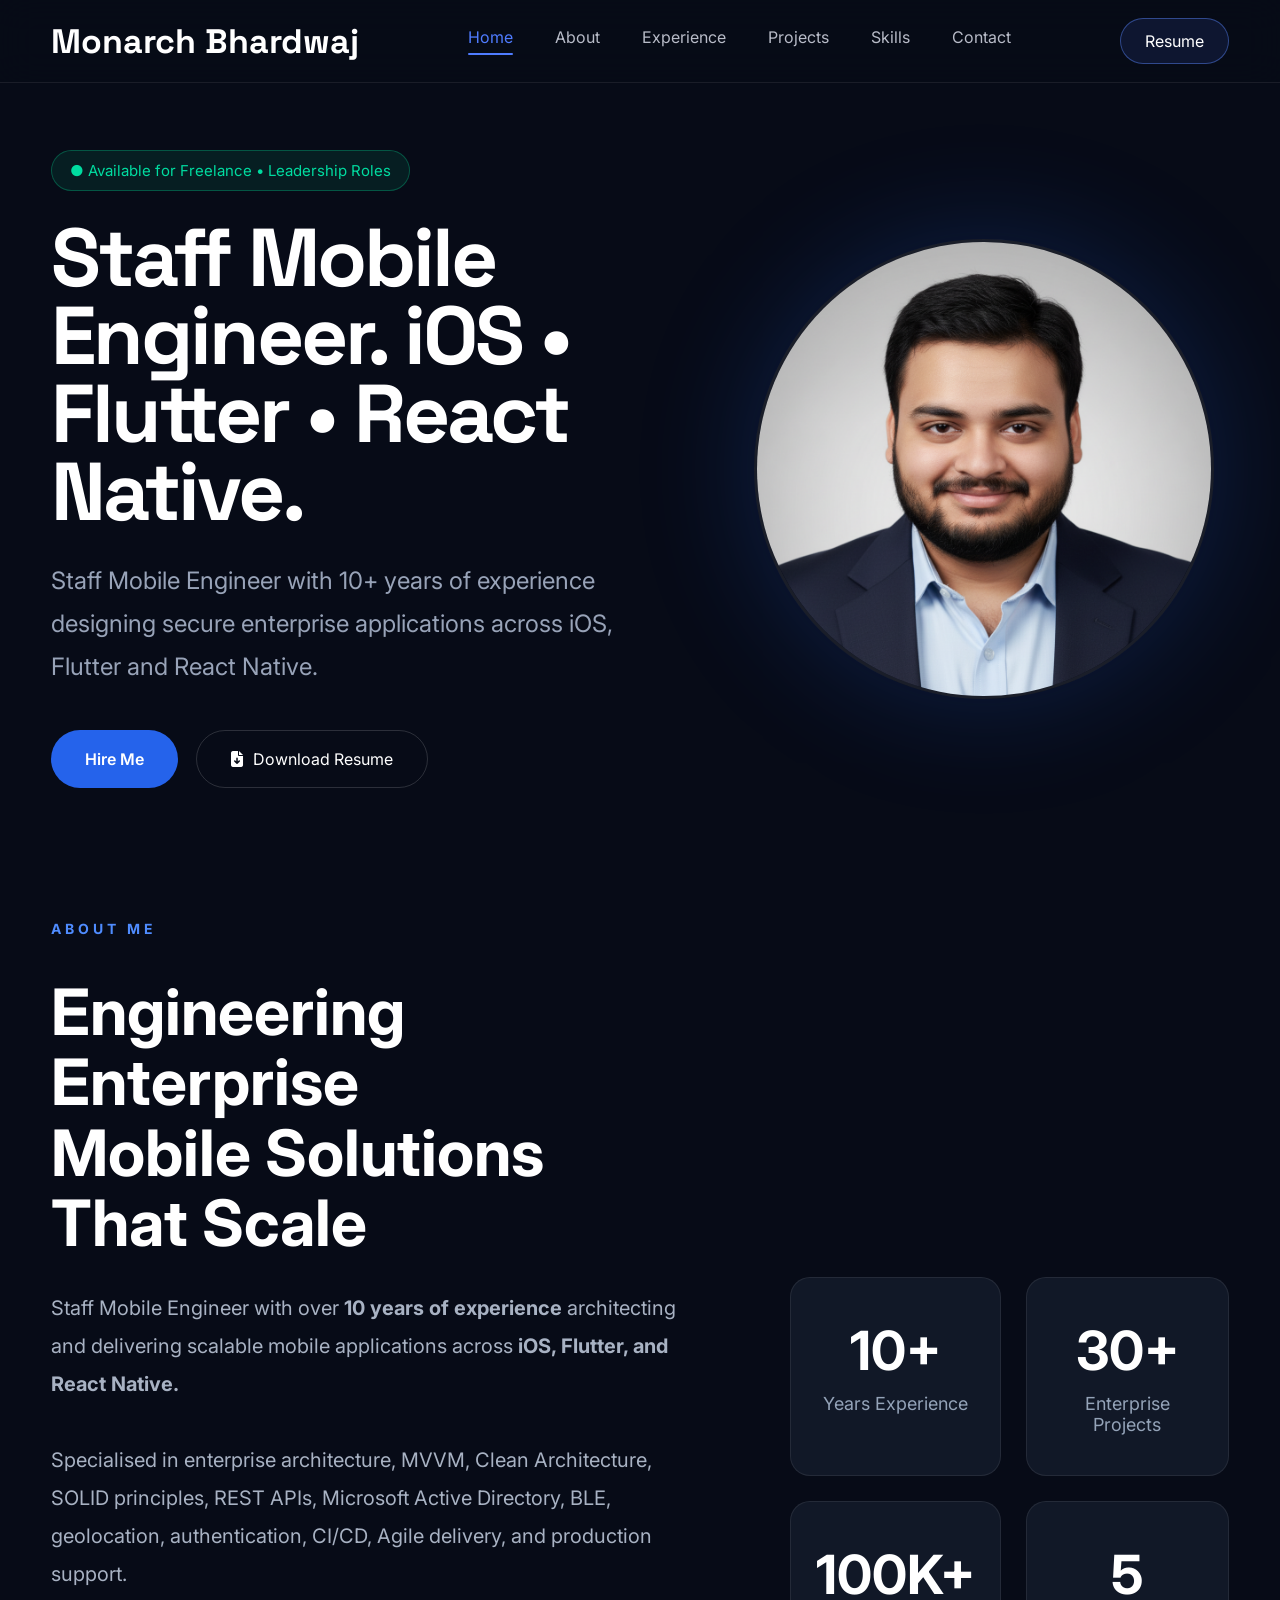
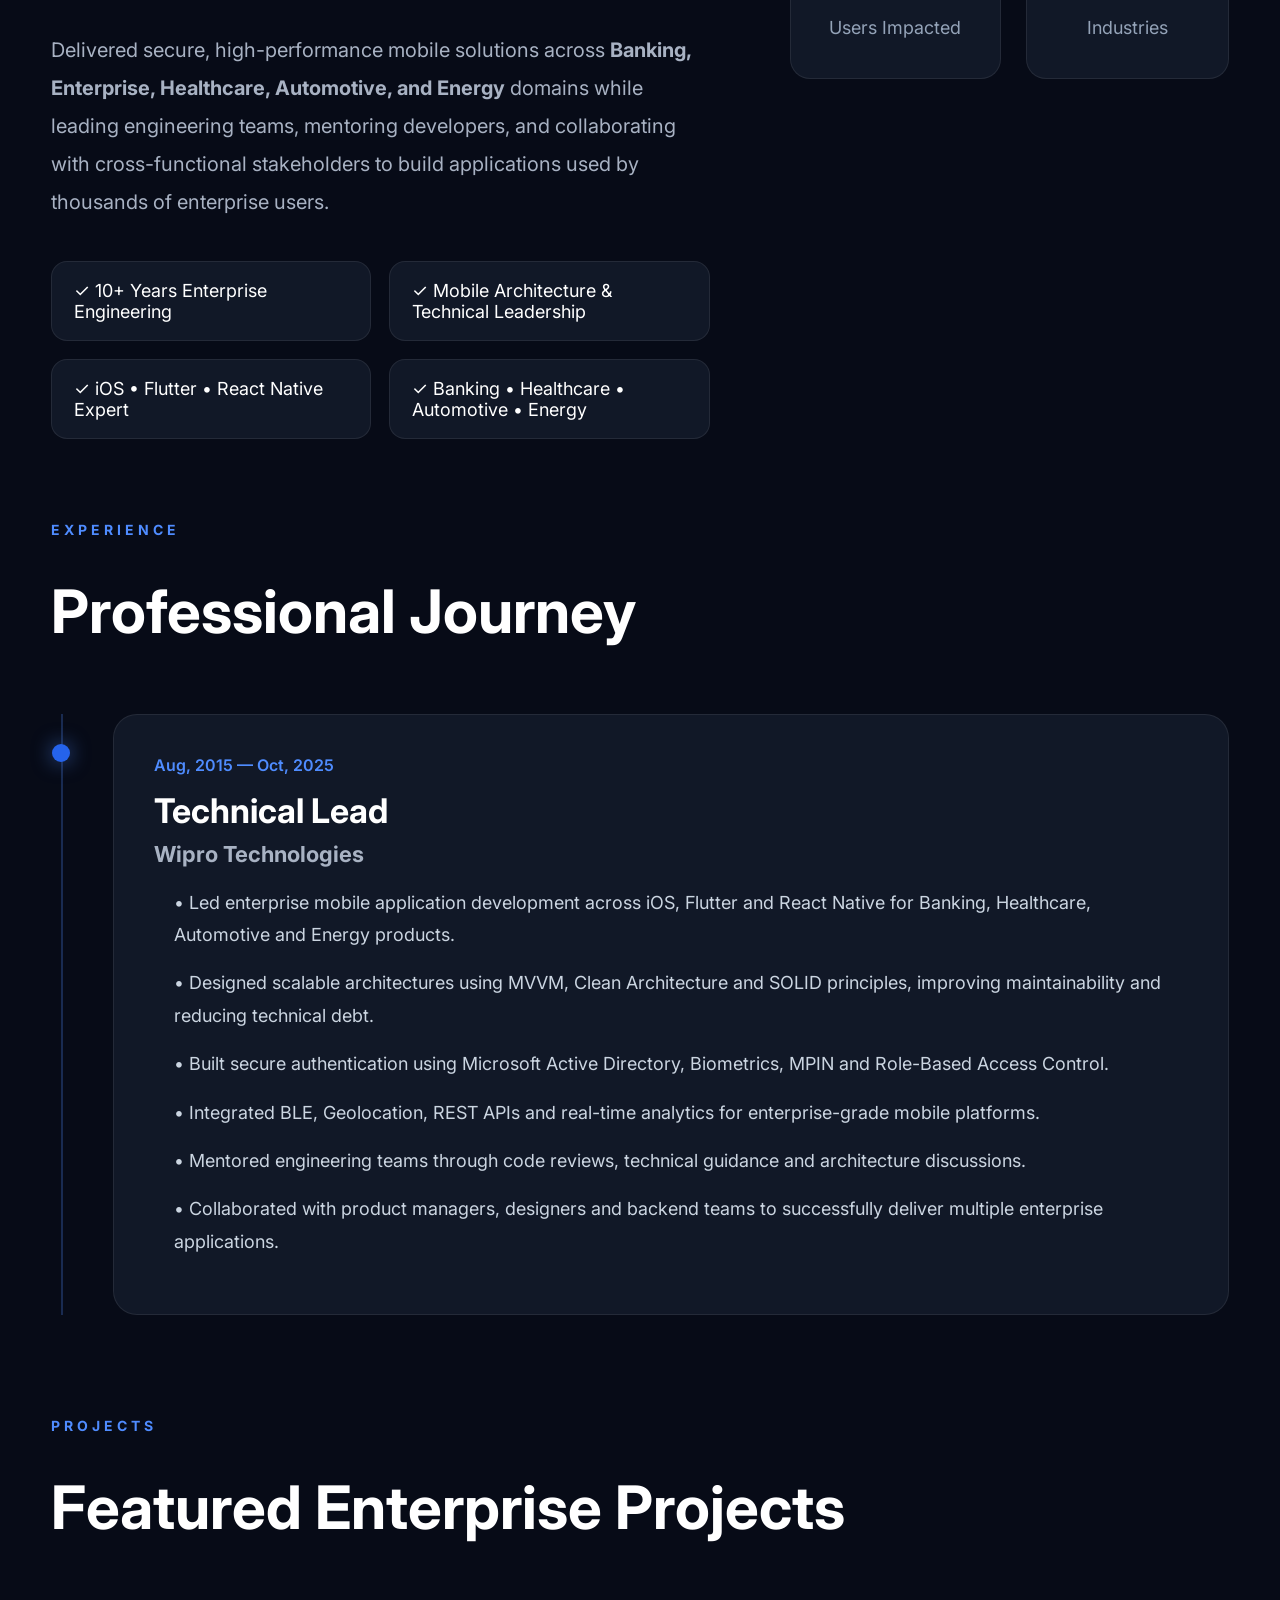
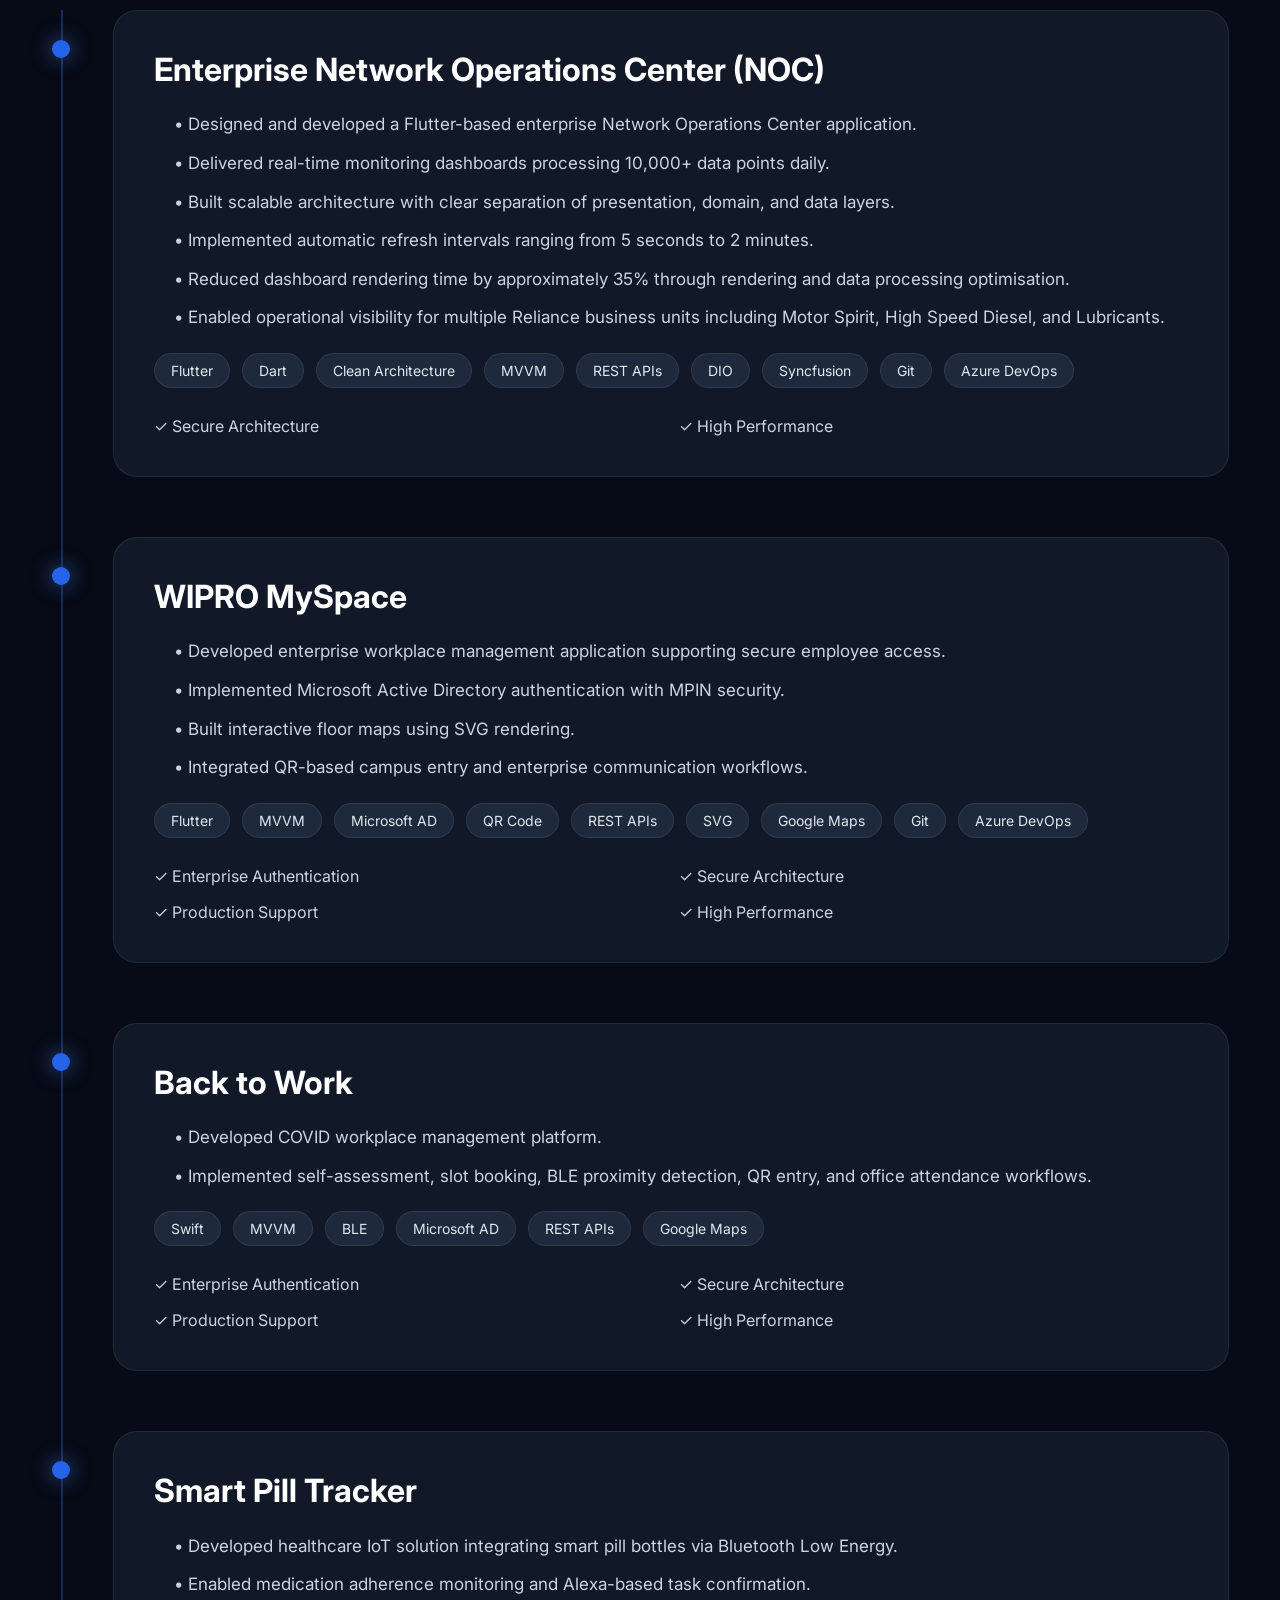
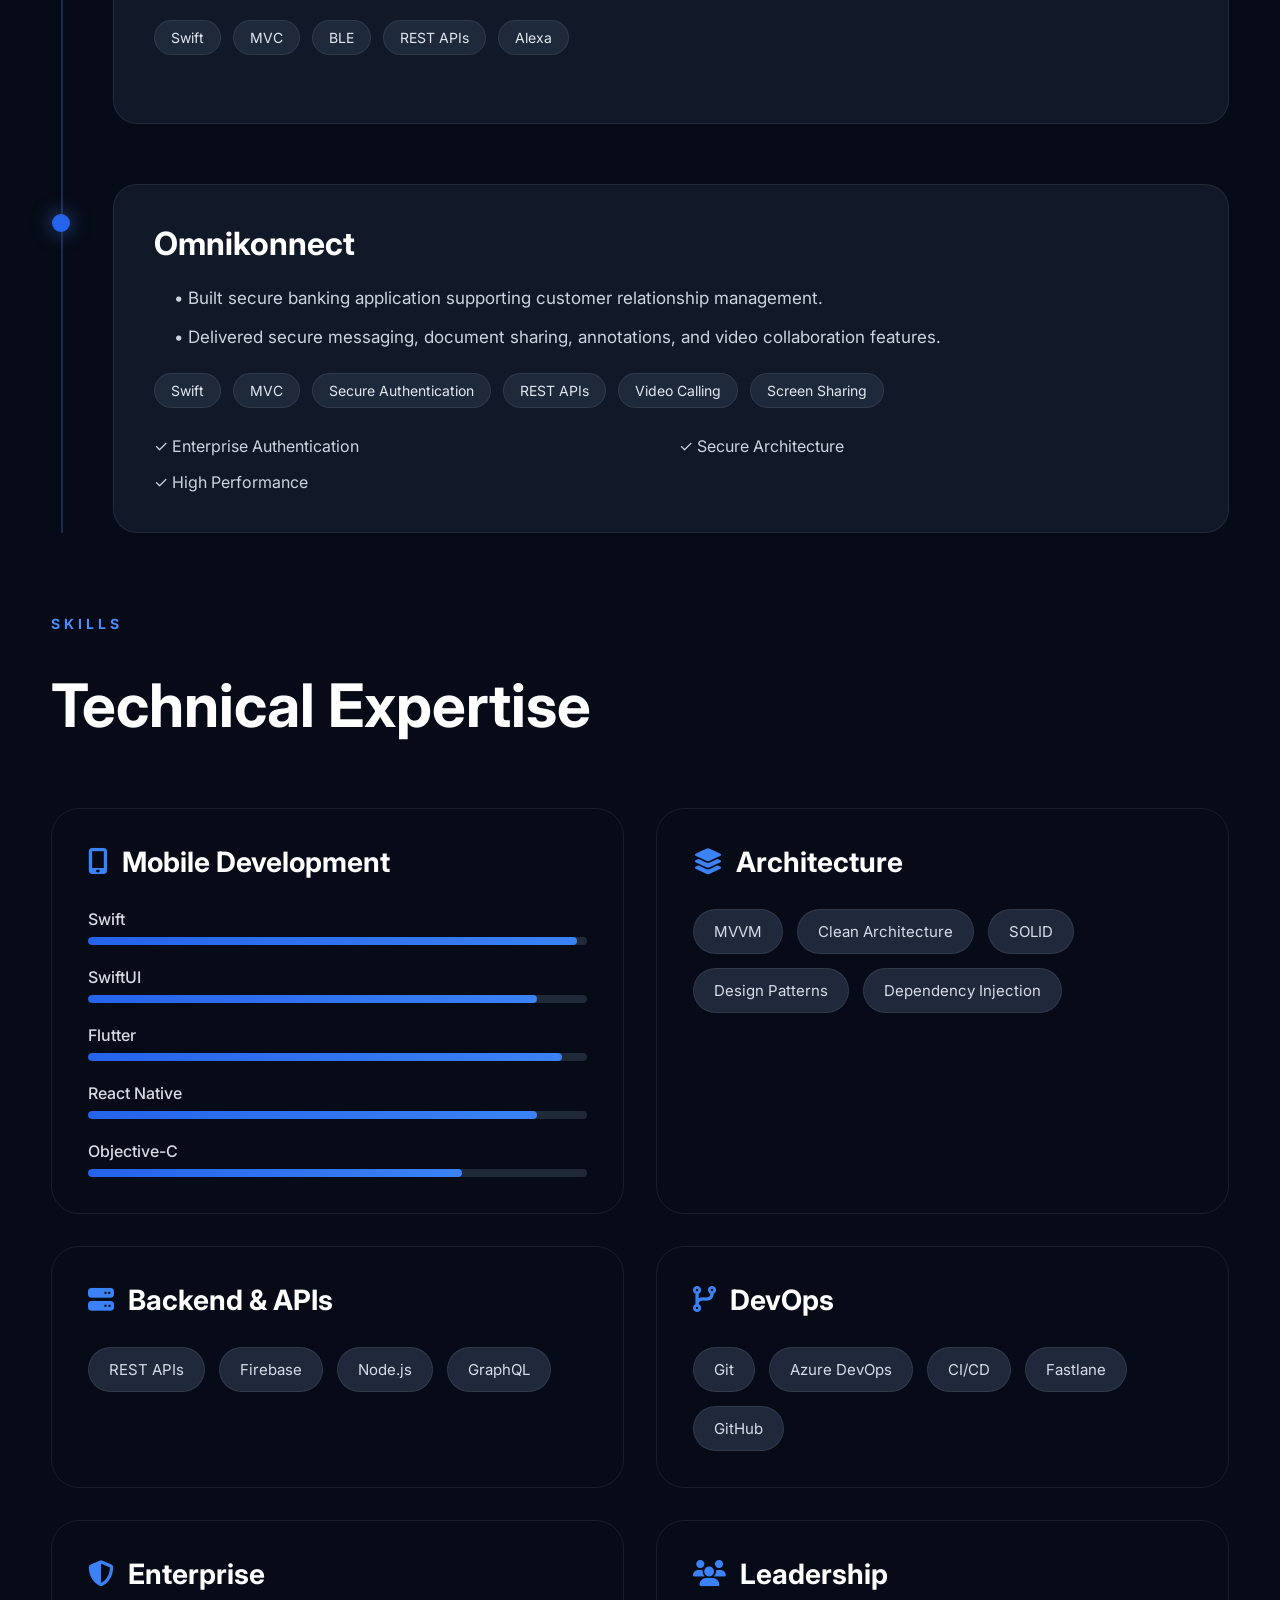
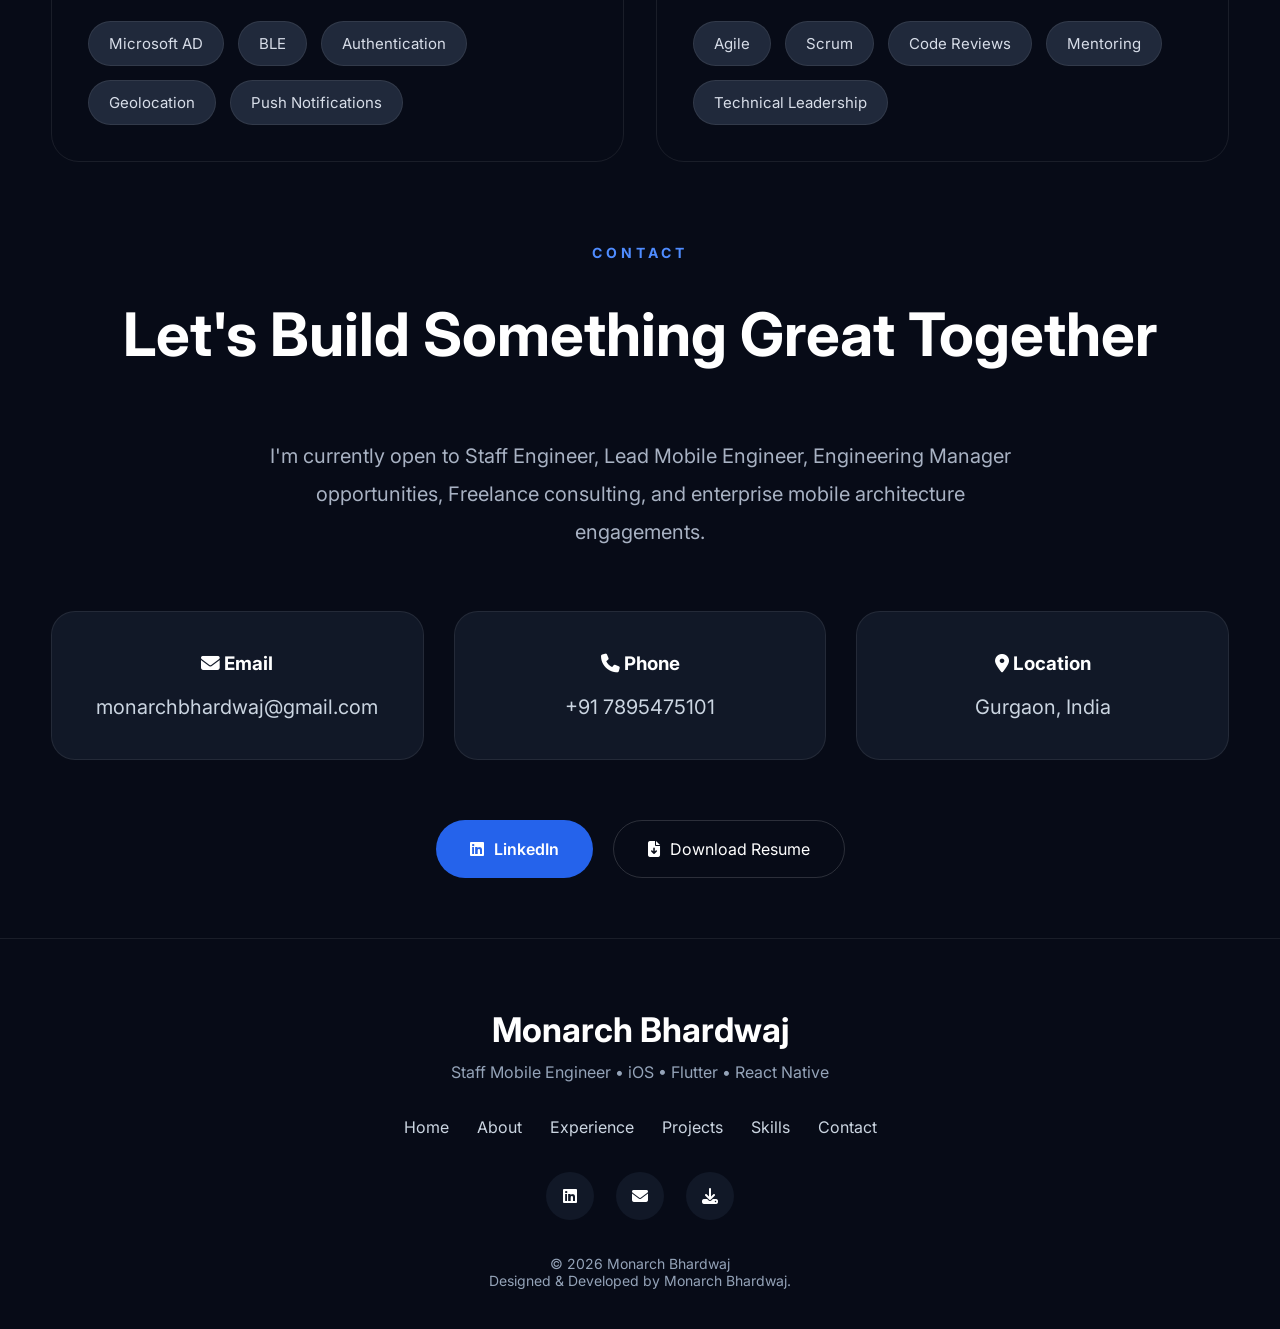
==== commit 20138f2f: "Portfolio Phase-1 completed" ====
--- a/index.html
+++ b/index.html
@@ -1,41 +1,137 @@
 <!DOCTYPE html>
 <html lang="en">
-    
+    <script type="application/ld+json">
+    {
+      "@context":"https://schema.org",
+      "@type":"Person",
+      "name":"Monarch Bhardwaj",
+      "url":"https://monarchbhardwaj.in",
+      "jobTitle":"Staff Mobile Engineer",
+      "image":"https://monarchbhardwaj.in/assets/profile.png",
+      "sameAs":[
+        "https://www.linkedin.com/in/monarch-bhardwaj-355149a9/"
+      ],
+      "knowsAbout":[
+        "Swift",
+        "SwiftUI",
+        "Flutter",
+        "React Native",
+        "iOS Development",
+        "Mobile Architecture",
+        "REST APIs"
+      ]
+    }
+    </script>
     <head>
+        <link rel="apple-touch-icon" sizes="180x180" href="assets/apple-touch-icon.png">
+        <link rel="icon" type="image/png" sizes="32x32" href="assets/favicon-32x32.png">
+        <link rel="icon" type="image/png" sizes="16x16" href="assets/favicon-16x16.png">
+        <link rel="shortcut icon" href="assets/favicon.ico">
+        <link rel="manifest" href="site.webmanifest">
+            
         <link
             rel="stylesheet"
             href="https://cdnjs.cloudflare.com/ajax/libs/font-awesome/6.6.0/css/all.min.css">
             
             <meta charset="UTF-8">
                 
-                <meta name="viewport"
-                    content="width=device-width, initial-scale=1.0">
-                    
-                    <title>Monarch Bhardwaj | Staff Mobile Engineer</title>
-                    
-                    <meta
-                    name="description"
-                    content="Staff Mobile Engineer with 10+ years of experience building enterprise mobile applications."/>
-                    
-                    <link rel="preconnect"
-                        href="https://fonts.googleapis.com">
-                        
-                        <link rel="preconnect"
-                            href="https://fonts.gstatic.com"
-                            crossorigin>
-                            
-                            <link
-                                href="https://fonts.googleapis.com/css2?family=Inter:wght@300;400;500;600;700&family=Space+Grotesk:wght@500;700&display=swap"
-                                rel="stylesheet">
-                                
-                                <link
-                                    rel="stylesheet"
-                                    href="style.css">
-                                    
-                                </head>
+                <meta name="viewport" content="width=device-width, initial-scale=1.0">
+                    
+                    <!-- <title>Monarch Bhardwaj | Staff Mobile Engineer</title>-->
+                    <!-- Primary Meta Tags -->
+                    <title>Monarch Bhardwaj | Staff Mobile Engineer | iOS • Flutter • React Native</title>
+                    
+                    <meta charset="UTF-8">
+                        
+                        <meta name="viewport" content="width=device-width, initial-scale=1.0">
+                            
+                            <meta name="title" content="Monarch Bhardwaj | Staff Mobile Engineer">
+                                
+                                <meta name="description"
+                                    content="Staff Mobile Engineer with 10+ years of experience architecting enterprise mobile applications across iOS, Flutter and React Native. Specialised in Mobile Architecture, Swift, SwiftUI, REST APIs, Azure DevOps and Enterprise Mobility.">
+                                    
+                                    <meta name="keywords"
+                                        content="Monarch Bhardwaj, Staff Mobile Engineer, Senior iOS Developer, Swift Developer, Flutter Developer, React Native Developer, Mobile Architect, Mobile App Developer India">
+                                        
+                                        <meta name="author"
+                                            content="Monarch Bhardwaj">
+                                            
+                                            <meta name="robots"
+                                                content="index, follow">
+                                                
+                                                <meta name="theme-color"
+                                                    content="#0B1220">
+                                                    
+                                                    <meta name="language"
+                                                        content="English">
+                                                        
+                                                        <link rel="canonical"
+                                                            href="https://monarchbhardwaj.in/">
+                                                            
+                                                            <!-- Open Graph -->
+                                                            <meta property="og:type"
+                                                                content="website">
+                                                                
+                                                                <meta property="og:url"
+                                                                    content="https://monarchbhardwaj.in/">
+                                                                    
+                                                                    <meta property="og:title"
+                                                                        content="Monarch Bhardwaj | Staff Mobile Engineer">
+                                                                        
+                                                                        <meta property="og:description"
+                                                                            content="10+ years of experience building secure enterprise mobile applications using iOS, Flutter and React Native.">
+                                                                            
+                                                                            <meta property="og:image"
+                                                                                content="https://monarchbhardwaj.in/assets/preview.jpg">
+                                                                                
+                                                                                <meta property="og:site_name"
+                                                                                    content="Monarch Bhardwaj Portfolio">
+                                                                                    
+                                                                                    <meta property="og:locale"
+                                                                                        content="en_IN">
+                                                                                        
+                                                                                        <!-- Twitter Tags -->
+                                                                                        <meta name="twitter:card" content="summary_large_image">
+                                                                                        <meta name="twitter:title" content="Monarch Bhardwaj | Staff Mobile Engineer">
+                                                                                        <meta name="twitter:description" content="10+ years of experience building enterprise mobile applications.">
+                                                                                        <meta name="twitter:image" content="assets/preview.png">
+                                                                                        
+                                                                                        
+                                                                                        <meta
+                                                                                        name="description"
+                                                                                        content="Staff Mobile Engineer with 10+ years of experience building enterprise mobile applications."/>
+                                                                                        
+                                                                                        <link rel="preconnect"
+                                                                                            href="https://fonts.googleapis.com">
+                                                                                            
+                                                                                            <link rel="preconnect"
+                                                                                                href="https://fonts.gstatic.com"
+                                                                                                crossorigin>
+                                                                                                
+                                                                                                <link
+                                                                                                    href="https://fonts.googleapis.com/css2?family=Inter:wght@300;400;500;600;700&family=Space+Grotesk:wght@500;700&display=swap"
+                                                                                                    rel="stylesheet">
+                                                                                                    
+                                                                                                    <link rel="stylesheet" href="style.css">
+                                                                                                        <link rel="stylesheet" href="responsive.css">
+                                                                                                            
+                                                                                                        </head>
+    
+    <button id="scrollTop">
+
+    ↑
+
+    </button>
     
     <body>
+        <!-- ================= PRELOADER ================= -->
+        <div id="preloader">
+
+            <div class="loader"></div>
+
+        </div>
         <div id="progress-bar"></div>
+        <!-- ================= NAVBAR ================= -->
         <header class="navbar">
             
             <div class="container">
@@ -68,18 +164,18 @@
                 
                 <a
                     class="resume-btn"
-                    href="assets/resume.pdf">
+                    href="assets/Monarch_Bhardwaj_Staff_Mobile_Engineer.pdf">
                     
                     Resume
                     
                 </a>
                 
                 <button class="menu-btn" id="menu-btn">
-
+                    
                     <span></span>
                     <span></span>
                     <span></span>
-
+                    
                 </button>
                 
             </div>
@@ -100,7 +196,9 @@
                         </div>
                         
                         <h1>
-                            Staff Mobile Engineer. iOS • Flutter • React Native.
+
+                        <span id="typing"></span>
+
                         </h1>
                         
                         <p>
@@ -115,7 +213,7 @@
                                 Hire Me
                             </a>
                             
-                            <a href="assets/resume.pdf" class="btn-secondary">
+                            <a href="assets/Monarch_Bhardwaj_Staff_Mobile_Engineer.pdf" class="btn-secondary">
                                 <i class="fa-solid fa-file-arrow-down"></i>
                                 Download Resume
                             </a>
@@ -126,8 +224,15 @@
                     
                     <div class="hero-right">
                         
-                        <img src="assets/monarch.png" alt="Monarch">
-                            
+                        <a
+                            href="https://www.linkedin.com/in/monarch-bhardwaj-355149a9/"
+                            target="_blank"
+                            rel="noopener noreferrer">
+                            
+                            <img src="assets/profile.png" alt="Monarch Bhardwaj">
+                                
+                        </a>
+                        
                     </div>
                     
                 </div>
@@ -785,13 +890,13 @@
                         </a>
                         
                         <a
-                            href="assets/resume.pdf"
+                            href="assets/Monarch_Bhardwaj_Staff_Mobile_Engineer.pdf"
                             download
                             class="btn-secondary">
-
+                            
                             <i class="fa-solid fa-file-arrow-down"></i>
                             Download Resume
-
+                            
                         </a>
                         
                     </div>
@@ -802,53 +907,55 @@
             
             <!-- ================= FOOTER ================= -->
             <footer class="footer reveal">
-
+                
                 <div class="container">
-
+                    
                     <h2>Monarch Bhardwaj</h2>
-
+                    
                     <p>
-                        Staff Mobile Engineer • iOS • Flutter • React Native
+                    Staff Mobile Engineer • iOS • Flutter • React Native
                     </p>
-
+                    
                     <div class="footer-links">
-
+                        
                         <a href="#home">Home</a>
-
+                        
                         <a href="#about">About</a>
-
+                        
                         <a href="#experience">Experience</a>
-
+                        
                         <a href="#projects">Projects</a>
-
+                        
                         <a href="#skills">Skills</a>
-
+                        
                         <a href="#contact">Contact</a>
-
-                    </div>
-
+                        
+                    </div>
+                    
                     <div class="footer-social">
-
+                        
                         <a href="https://www.linkedin.com/in/monarch-bhardwaj-355149a9/" target="_blank" rel="noopener noreferrer">
                             <i class="fa-brands fa-linkedin"></i>
                         </a>
-
+                        
                         <a href="mailto:monarchbhardwaj@gmail.com">
                             <i class="fa-solid fa-envelope"></i>
                         </a>
-
-                        <a href="assets/resume.pdf" download>
+                        
+                        <a href="assets/Monarch_Bhardwaj_Staff_Mobile_Engineer.pdf" download>
                             <i class="fa-solid fa-download"></i>
                         </a>
-
-                    </div>
-
+                        
+                    </div>
+                    
                     <p class="copyright">
-                        © 2026 Monarch Bhardwaj. All Rights Reserved.
+                    © 2026 Monarch Bhardwaj
+                    <br>
+                    Designed & Developed by Monarch Bhardwaj.
                     </p>
-
+                    
                 </div>
-
+                
             </footer>
             
         </main>
--- a/style.css
+++ b/style.css
@@ -110,6 +110,103 @@
     
 }
 
+/*====================================
+ PRE LOADER
+ ====================================*/
+#preloader{
+
+    position:fixed;
+
+    inset:0;
+
+    background:#0B1220;
+
+    display:flex;
+
+    justify-content:center;
+
+    align-items:center;
+
+    z-index:99999;
+
+    transition:.5s;
+}
+
+#preloader.hide{
+
+    opacity:0;
+
+    visibility:hidden;
+}
+
+.loader{
+
+    width:70px;
+
+    height:70px;
+
+    border:5px solid rgba(255,255,255,.15);
+
+    border-top:5px solid #3B82F6;
+
+    border-radius:50%;
+
+    animation:spin 1s linear infinite;
+}
+
+@keyframes spin{
+
+    to{
+
+        transform:rotate(360deg);
+
+    }
+
+}
+
+/* ===========================
+ SCROLL TO TOP
+ =========================== */
+#scrollTop{
+
+    position:fixed;
+
+    bottom:30px;
+
+    right:30px;
+
+    width:52px;
+
+    height:52px;
+
+    border:none;
+
+    border-radius:50%;
+
+    background:#2563EB;
+
+    color:white;
+
+    font-size:22px;
+
+    cursor:pointer;
+
+    display:none;
+
+    z-index:1000;
+
+    transition:.3s;
+
+    box-shadow:0 10px 30px rgba(37,99,235,.35);
+
+}
+
+#scrollTop:hover{
+
+    transform:translateY(-4px);
+
+}
+
 /* ===========================
  NAVBAR
  =========================== */
@@ -382,224 +479,6 @@
         display:flex;
         
     }
-    
-    .hero h1{
-        
-        font-size: 60px;
-        line-height: 1.05;
-        
-    }
-    
-    .about-container{
-        
-        display:grid;
-        
-        grid-template-columns:1fr;
-        
-        gap:50px;
-        
-    }
-    
-    .about-right{
-        
-        grid-template-columns:1fr 1fr;
-        
-    }
-    
-    .timeline-content{
-        
-        width:100%;
-        
-        margin-left:30px;
-        
-    }
-    
-    .project-card{
-        
-        width:100%;
-        
-        padding:32px 24px;
-        
-    }
-    
-    .skills-grid{
-        
-        grid-template-columns:1fr;
-        
-    }
-    
-    .contact-cards{
-        
-        display:grid;
-        
-        grid-template-columns:1fr;
-        
-        gap:20px;
-        
-    }
-    
-    .footer-links{
-        
-        display:flex;
-        
-        flex-direction:column;
-        
-        gap:18px;
-        
-    }
-    
-    .hero-buttons{
-        
-        display:flex;
-        
-        flex-direction:column;
-        
-        gap:18px;
-        
-        align-items:flex-start;
-        
-    }
-    
-    .logo{
-
-    font-size:28px;
-
-    }
-}
-
-@media (max-width: 480px) {
-    .nav-links{
-        
-        position:fixed;
-        
-        top:82px;
-        
-        right:-100%;
-        
-        width:280px;
-        
-        height:calc(100vh - 82px);
-        
-        background:#0B1220;
-        
-        transition:.35s;
-        
-        border-left:1px solid rgba(255,255,255,.08);
-        
-        padding:40px;
-        
-    }
-    
-    .nav-links ul{
-        
-        display:flex;
-        
-        flex-direction:column;
-        
-        gap:28px;
-        
-    }
-    
-    .nav-links.active{
-        
-        right:0;
-        
-    }
-    
-    .resume-btn{
-        
-        display:none;
-        
-    }
-    
-    .menu-btn{
-        
-        display:flex;
-        
-    }
-    
-    .hero h1{
-        
-        font-size: 60px;
-        line-height: 1.05;
-        
-    }
-    
-    .about-container{
-        
-        display:grid;
-        
-        grid-template-columns:1fr;
-        
-        gap:50px;
-        
-    }
-    
-    .about-right{
-        
-        grid-template-columns:1fr 1fr;
-        
-    }
-    
-    .timeline-content{
-        
-        width:100%;
-        
-        margin-left:30px;
-        
-    }
-    
-    .project-card{
-        
-        width:100%;
-        
-        padding:32px 24px;
-        
-    }
-    
-    .skills-grid{
-        
-        grid-template-columns:1fr;
-        
-    }
-    
-    .contact-cards{
-        
-        display:grid;
-        
-        grid-template-columns:1fr;
-        
-        gap:20px;
-        
-    }
-    
-    .footer-links{
-        
-        display:flex;
-        
-        flex-direction:column;
-        
-        gap:18px;
-        
-    }
-    
-    .hero-buttons{
-        
-        display:flex;
-        
-        flex-direction:column;
-        
-        gap:18px;
-        
-        align-items:flex-start;
-        
-    }
-    
-    .logo{
-
-    font-size:28px;
-
-    }
 }
 
 /* ===========================
@@ -614,6 +493,24 @@
 /* ===========================
  HERO
  =========================== */
+#typing{
+    border-right:3px solid #3B82F6;
+}
+
+.typing{
+    animation: blink .8s infinite;
+}
+
+@keyframes blink{
+
+    50%{
+
+        border-color:transparent;
+
+    }
+
+}
+
 .hero{
     
     min-height:calc(100vh - 82px);
@@ -740,6 +637,8 @@
     
     justify-content:center;
     
+    transition:.35s;
+    
 }
 
 .hero-right img{
@@ -758,6 +657,12 @@
     
     0 0 120px rgba(37,99,235,.22);
     
+}
+
+.hero-right:hover img{
+
+    transform:scale(1.02);
+
 }
 
 /* ===========================
--- a/responsive.css
+++ b/responsive.css
@@ -0,0 +1,442 @@
+/* ==========================================
+ RESPONSIVE CSS
+ Monarch Portfolio
+ ========================================== */
+
+
+/* ==========================================
+ 1200px - Large Laptop
+ ========================================== */
+
+@media (max-width:1200px){
+    
+    .container{
+        width:94%;
+    }
+    
+    .hero h1{
+        font-size:72px;
+    }
+    
+    .section-title{
+        font-size:54px;
+    }
+    
+    .project-card,
+    .timeline-card{
+        padding:42px;
+    }
+    
+}
+
+
+/* ==========================================
+ 992px - Tablet
+ ========================================== */
+
+@media (max-width:992px){
+    
+    .container{
+        width:92%;
+    }
+    
+    /* ---------- NAVBAR ---------- */
+    
+    .resume-btn{
+        display:none;
+    }
+    
+    .menu-btn{
+        display:flex;
+    }
+    
+    .nav-links{
+        
+        position:fixed;
+        
+        top:82px;
+        
+        right:-100%;
+        
+        width:280px;
+        
+        height:calc(100vh - 82px);
+        
+        background:#08111f;
+        
+        transition:.35s;
+        
+        padding:40px;
+        
+        border-left:1px solid rgba(255,255,255,.08);
+        
+    }
+    
+    .nav-links.active{
+        right:0;
+    }
+    
+    .nav-links ul{
+        
+        display:flex;
+        
+        flex-direction:column;
+        
+        gap:28px;
+        
+    }
+    
+    /* ---------- HERO ---------- */
+    
+    .hero-grid{
+        grid-template-columns:1fr;
+        gap:60px;
+        text-align:center;
+    }
+    
+    .hero-content{
+        order:2;
+    }
+    
+    .hero-image{
+        order:1;
+    }
+    
+    .hero-description{
+        margin:auto;
+    }
+    
+    .hero-buttons{
+        justify-content:center;
+    }
+    
+    .hero h1{
+        font-size:64px;
+    }
+    
+    /* ---------- ABOUT ---------- */
+    
+    .about-container{
+        grid-template-columns:1fr;
+        gap:60px;
+    }
+    
+    .about-right{
+        grid-template-columns:repeat(2,1fr);
+    }
+    
+    /* ---------- PROJECTS ---------- */
+    
+    .project-card{
+        padding:36px;
+    }
+    
+    /* ---------- CONTACT ---------- */
+    
+    .contact-grid{
+        grid-template-columns:1fr;
+    }
+    
+}
+
+
+/* ==========================================
+ 768px - Mobile
+ ========================================== */
+
+@media (max-width:768px){
+    
+    section{
+        padding:90px 0;
+    }
+    
+    /* ---------- LOGO ---------- */
+    
+    .logo{
+        font-size:28px;
+    }
+    
+    /* ---------- HERO ---------- */
+    
+    .hero{
+        min-height:auto;
+        padding-top:130px;
+    }
+    
+    .hero-grid{
+        display:flex;
+        flex-direction:column;
+    }
+    
+    .hero-image{
+        order:1;
+    }
+    
+    .hero-content{
+        order:2;
+    }
+    
+    .hero-image img{
+        
+        width:260px;
+        
+        margin:auto;
+        
+    }
+    
+    .hero h1{
+        
+        font-size:50px;
+        
+        line-height:1.05;
+        
+    }
+    
+    .hero-description{
+        
+        font-size:18px;
+        
+    }
+    
+    .hero-buttons{
+        
+        flex-direction:column;
+        
+        gap:18px;
+        
+    }
+    
+    .hero-buttons a{
+        
+        width:100%;
+        
+    }
+    
+    /* ---------- TITLES ---------- */
+    
+    .section-title{
+        
+        font-size:42px;
+        
+    }
+    
+    /* ---------- ABOUT ---------- */
+    
+    .about-container{
+        
+        grid-template-columns:1fr;
+        
+    }
+    
+    .about-right{
+        
+        grid-template-columns:1fr 1fr;
+        
+        gap:18px;
+        
+    }
+    
+    .info-card{
+        
+        padding:28px;
+        
+    }
+    
+    /* ---------- TIMELINE ---------- */
+    
+    .timeline,
+    .project-timeline{
+        
+        margin-left:12px;
+        
+    }
+    
+    .timeline-card,
+    .project-card{
+        
+        margin-left:28px;
+        
+        padding:28px;
+        
+    }
+    
+    .timeline-card h3,
+    .project-card h3{
+        
+        font-size:28px;
+        
+    }
+    
+    .timeline-card h4{
+        
+        font-size:20px;
+        
+    }
+    
+    /* ---------- PROJECT FEATURES ---------- */
+    
+    .project-features{
+        
+        grid-template-columns:1fr;
+        
+        gap:14px;
+        
+    }
+    
+    /* ---------- TECH STACK ---------- */
+    
+    .tech-stack{
+        
+        gap:10px;
+        
+    }
+    
+    .tech-stack span{
+        
+        font-size:13px;
+        
+    }
+    
+    /* ---------- SKILLS ---------- */
+    
+    .skills-grid{
+        
+        grid-template-columns:1fr;
+        
+    }
+    
+    /* ---------- CONTACT ---------- */
+    
+    .contact-grid{
+        
+        grid-template-columns:1fr;
+        
+    }
+    
+    .contact-buttons{
+        
+        flex-direction:column;
+        
+    }
+    
+    .contact-buttons a{
+        
+        width:100%;
+        
+    }
+    
+    /* ---------- FOOTER ---------- */
+    
+    .footer-links{
+        
+        flex-direction:column;
+        
+        gap:16px;
+        
+    }
+    
+}
+
+
+/* ==========================================
+ 480px - Small Phones (iPhone SE)
+ ========================================== */
+
+@media (max-width:480px){
+    
+    .container{
+        width:90%;
+    }
+    
+    /* ---------- HERO ---------- */
+    
+    .hero h1{
+        
+        font-size:40px;
+        
+    }
+    
+    .hero-description{
+        
+        font-size:16px;
+        
+    }
+    
+    .hero-image img{
+        
+        width:210px;
+        
+    }
+    
+    /* ---------- TITLES ---------- */
+    
+    .section-title{
+        
+        font-size:34px;
+        
+    }
+    
+    /* ---------- TIMELINE ---------- */
+    
+    .timeline-card,
+    .project-card{
+        
+        padding:22px;
+        
+    }
+    
+    .timeline-card h3,
+    .project-card h3{
+        
+        font-size:24px;
+        
+    }
+    
+    .timeline-card h4{
+        
+        font-size:18px;
+        
+    }
+    
+    /* ---------- ABOUT ---------- */
+    
+    .about-right{
+        
+        grid-template-columns:1fr;
+        
+    }
+    
+    /* ---------- PROJECTS ---------- */
+    
+    .project-features{
+        
+        grid-template-columns:1fr;
+        
+    }
+    
+    .tech-stack{
+        
+        justify-content:center;
+        
+    }
+    
+    /* ---------- BUTTONS ---------- */
+    
+    .btn-primary,
+    .btn-secondary{
+        
+        width:100%;
+        
+        justify-content:center;
+        
+    }
+    
+    /* ---------- CONTACT ---------- */
+    
+    .contact-card{
+        
+        padding:24px;
+        
+    }
+    
+}
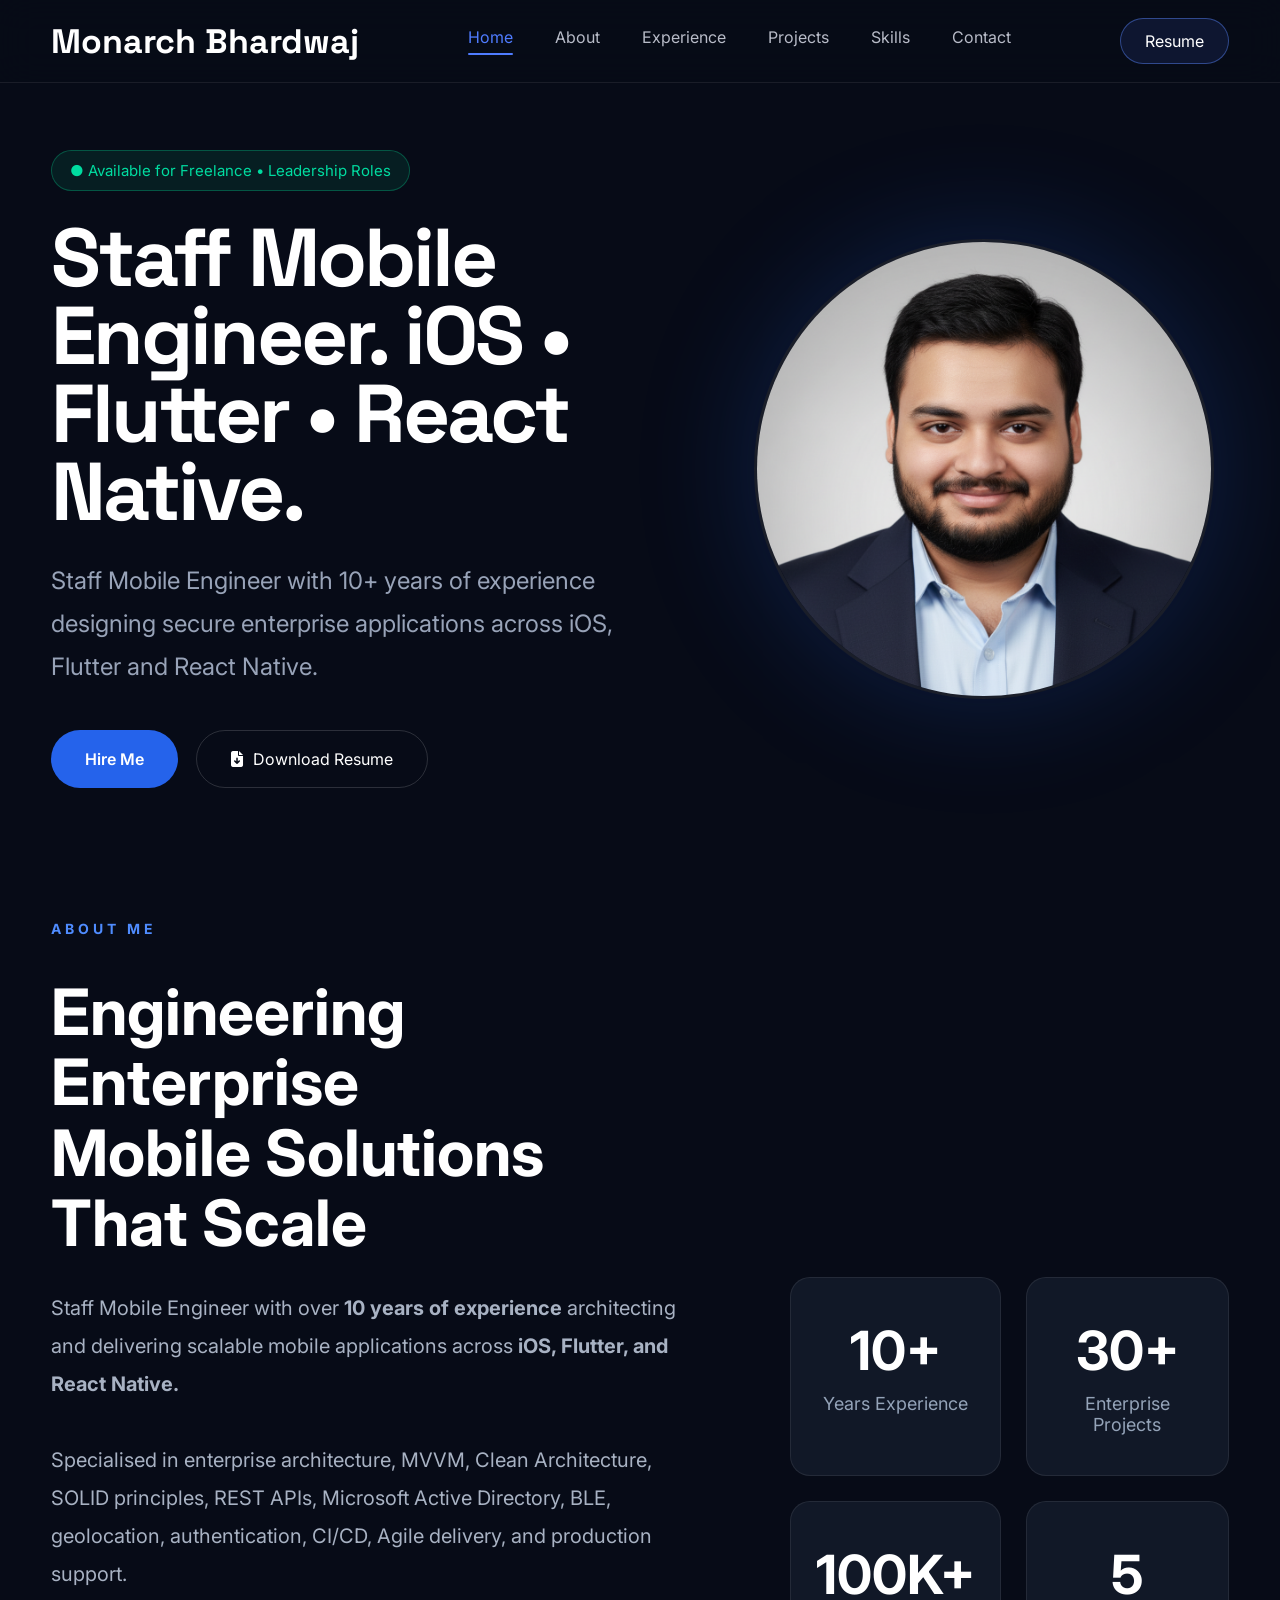
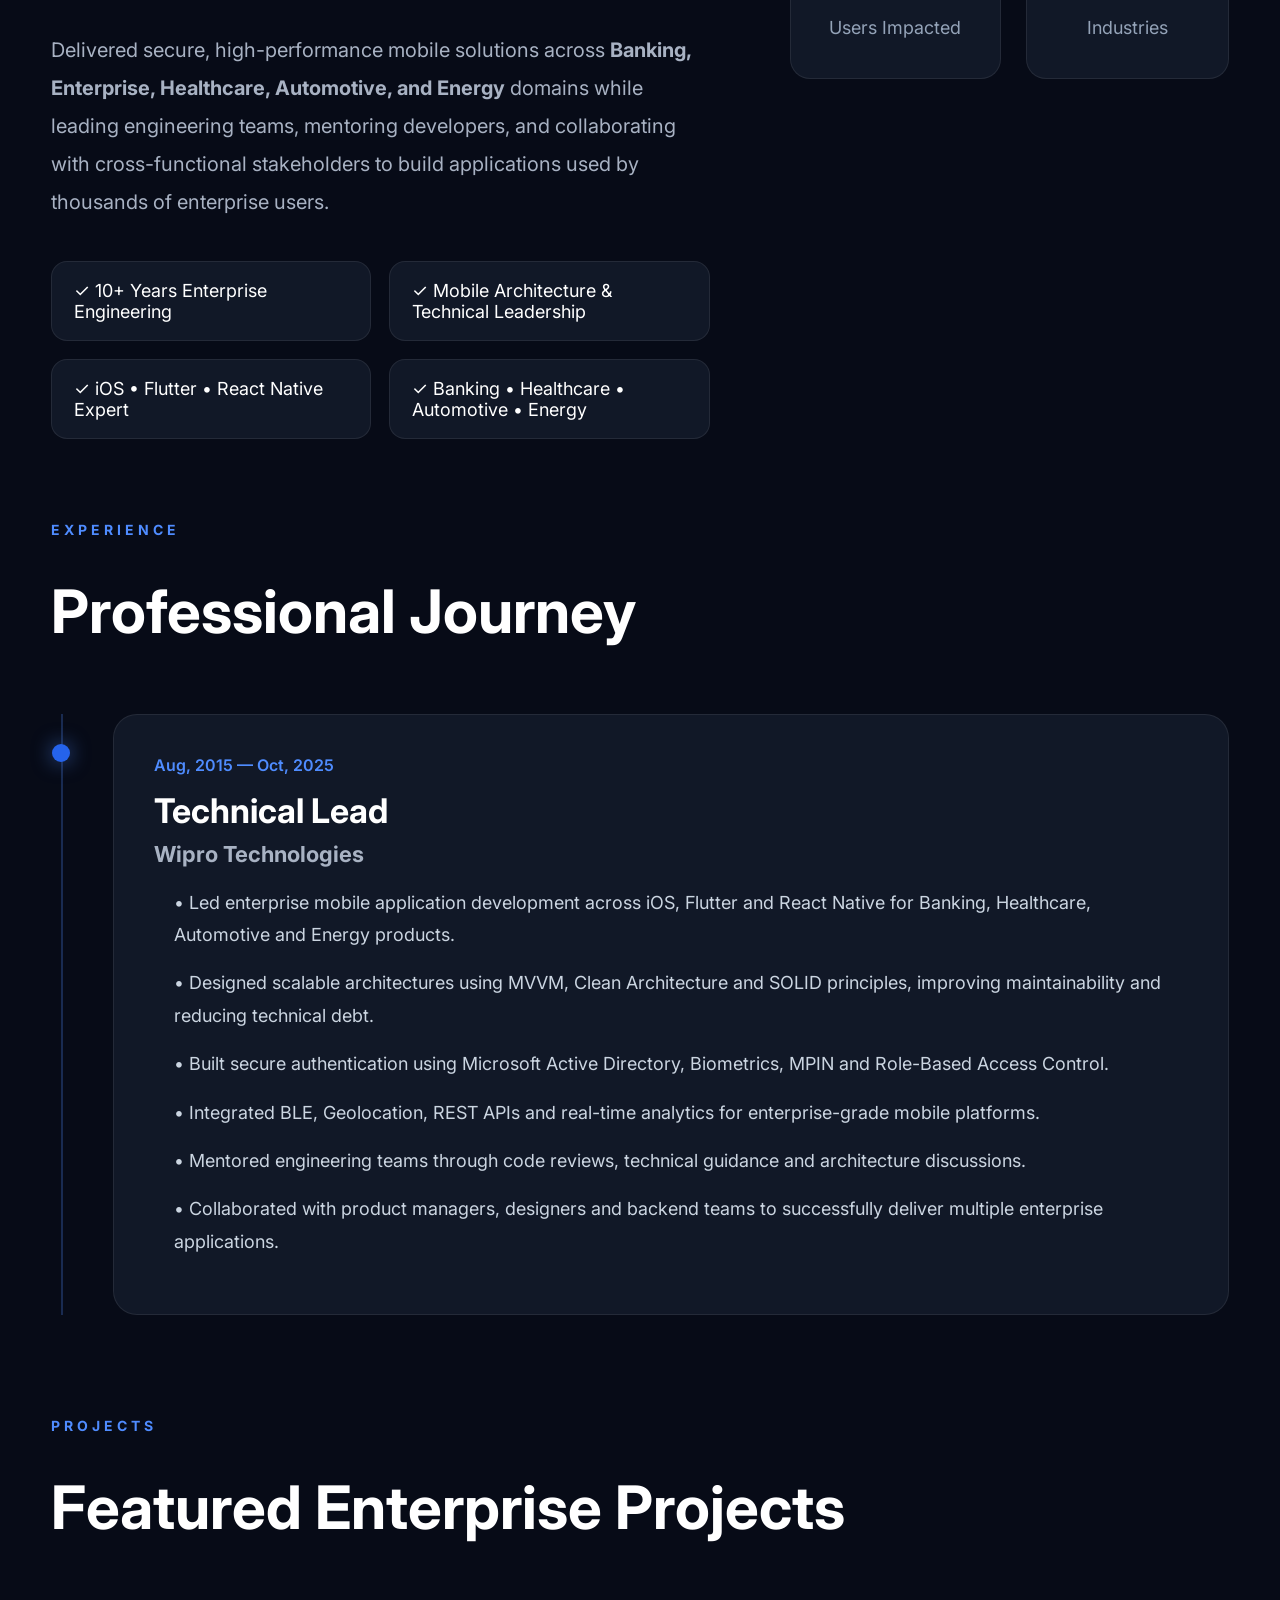
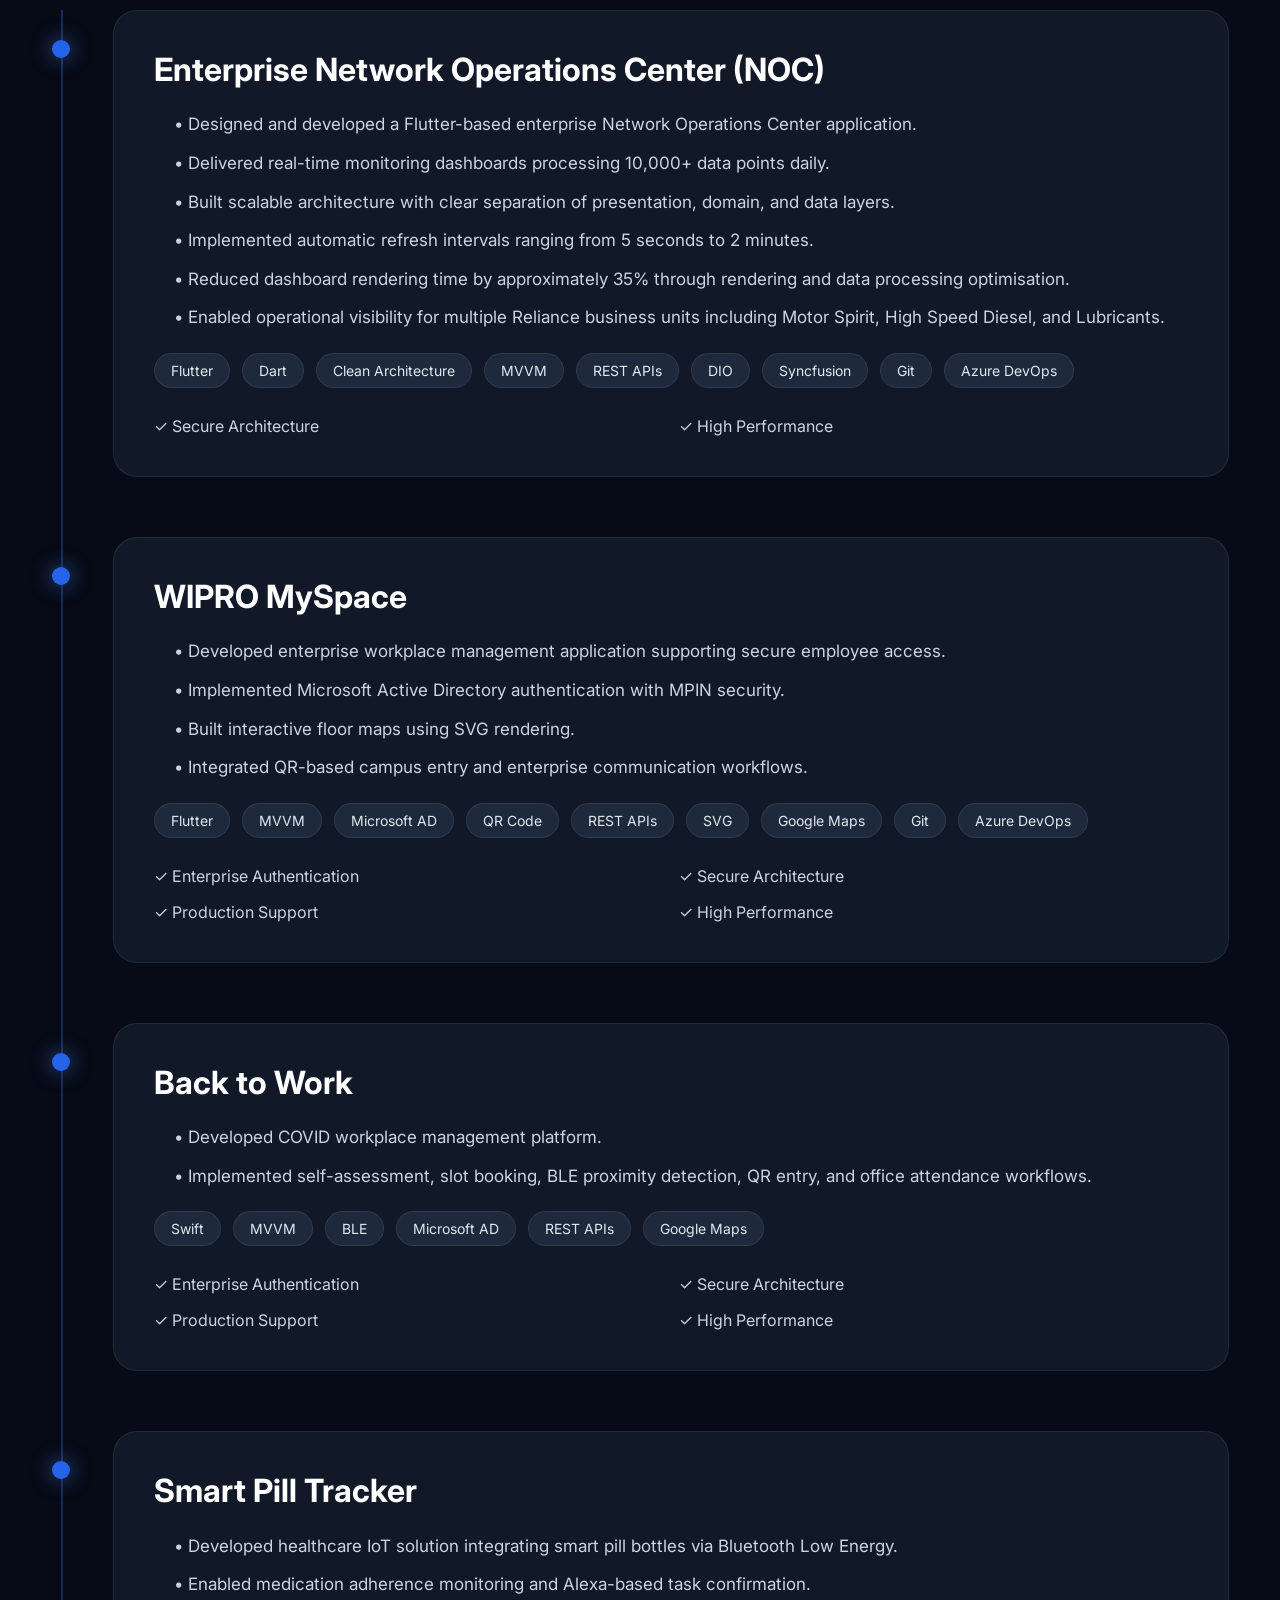
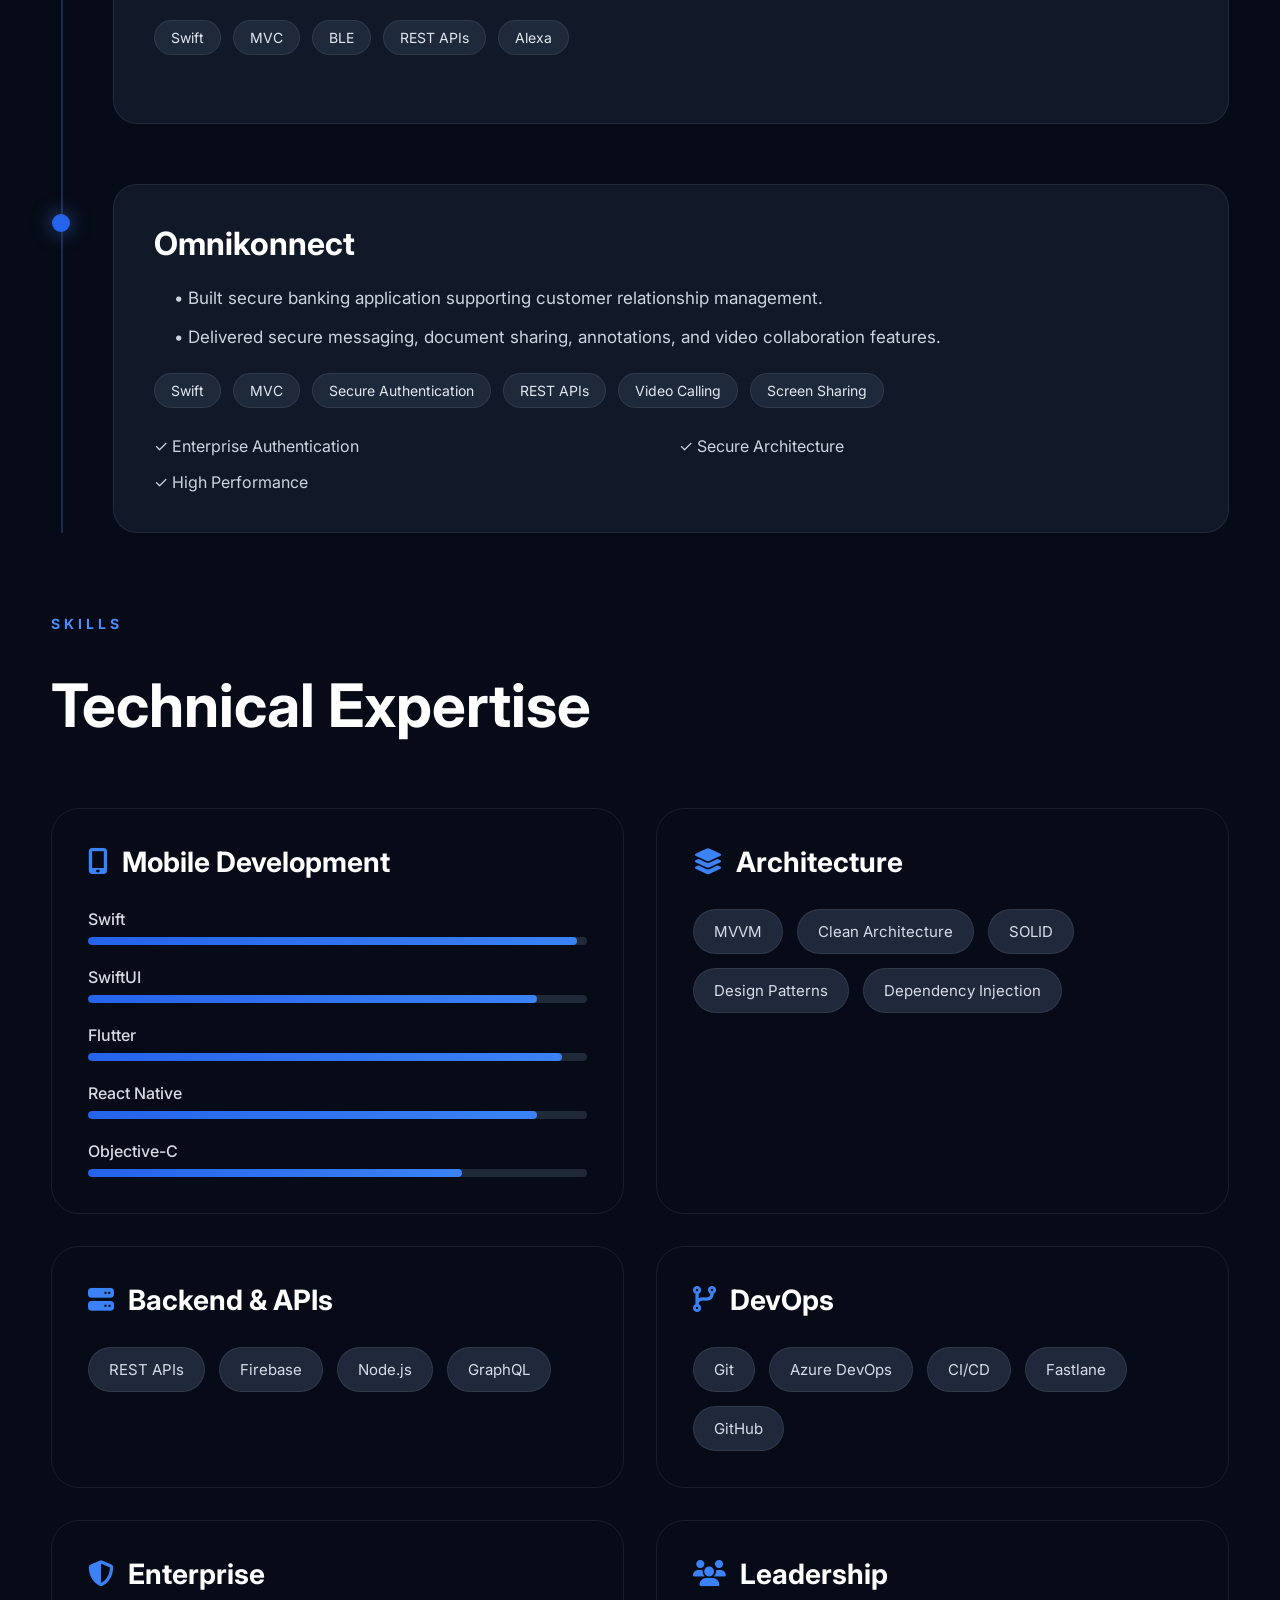
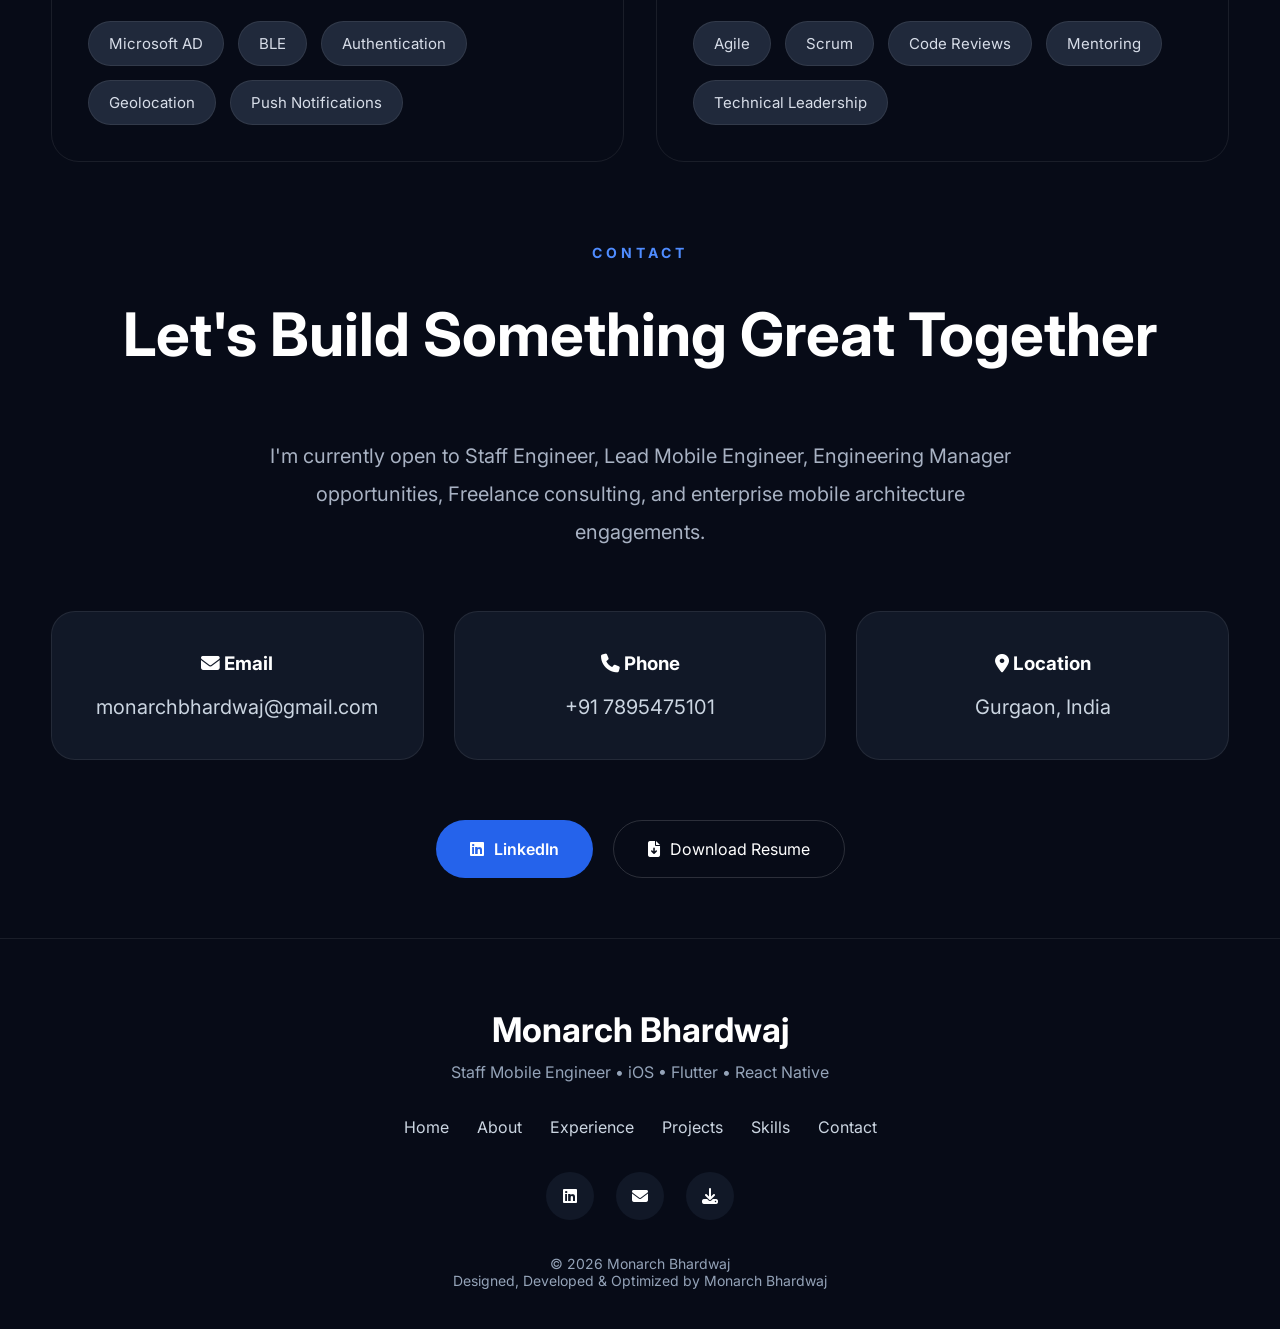
==== commit 73031ddd: "Added Google Analytics" ====
--- a/index.html
+++ b/index.html
@@ -1,28 +1,64 @@
 <!DOCTYPE html>
 <html lang="en">
-    <script type="application/ld+json">
-    {
-      "@context":"https://schema.org",
-      "@type":"Person",
-      "name":"Monarch Bhardwaj",
-      "url":"https://monarchbhardwaj.in",
-      "jobTitle":"Staff Mobile Engineer",
-      "image":"https://monarchbhardwaj.in/assets/profile.png",
-      "sameAs":[
-        "https://www.linkedin.com/in/monarch-bhardwaj-355149a9/"
-      ],
-      "knowsAbout":[
-        "Swift",
-        "SwiftUI",
-        "Flutter",
-        "React Native",
-        "iOS Development",
-        "Mobile Architecture",
-        "REST APIs"
-      ]
-    }
-    </script>
     <head>
+        <!-- Google Analytics -->
+        <script async src="https://www.googletagmanager.com/gtag/js?id=G-LFJBL6SZN7"></script>
+
+        <script>
+        window.dataLayer = window.dataLayer || [];
+
+        function gtag(){
+            dataLayer.push(arguments);
+        }
+
+        gtag('js', new Date());
+
+        gtag('config', 'G-LFJBL6SZN7');
+        </script>
+        
+        <!-- JSON-LD -->
+        <script type="application/ld+json">
+        {
+          "@context": "https://schema.org",
+          "@type": "Person",
+          "name": "Monarch Bhardwaj",
+          "url": "https://monarchbhardwaj.in/",
+          "image": "https://monarchbhardwaj.in/assets/profile.png",
+          "jobTitle": "Staff Mobile Engineer",
+          "description": "Staff Mobile Engineer with 10+ years of experience building enterprise iOS, Flutter and React Native applications.",
+          "email": "mailto:monarchbhardwaj@gmail.com",
+          "telephone": "+91-7895475101",
+          "address": {
+            "@type": "PostalAddress",
+            "addressLocality": "Gurgaon",
+            "addressRegion": "Haryana",
+            "addressCountry": "India"
+          },
+          "sameAs": [
+            "https://www.linkedin.com/in/monarch-bhardwaj-355149a9",
+            "https://github.com/Monarch78954"
+          ],
+          "knowsAbout": [
+            "iOS",
+            "Swift",
+            "SwiftUI",
+            "Flutter",
+            "React Native",
+            "Clean Architecture",
+            "MVVM",
+            "REST APIs",
+            "Mobile Architecture",
+            "Azure DevOps",
+            "CI/CD"
+          ],
+          "worksFor": {
+            "@type": "Organization",
+            "name": "Open to Staff Mobile Engineer & Technical Leadership Opportunities"
+          }
+        }
+        </script>
+        
+        <!-- Favicon -->
         <link rel="apple-touch-icon" sizes="180x180" href="assets/apple-touch-icon.png">
         <link rel="icon" type="image/png" sizes="32x32" href="assets/favicon-32x32.png">
         <link rel="icon" type="image/png" sizes="16x16" href="assets/favicon-16x16.png">
@@ -40,11 +76,7 @@
                     <!-- <title>Monarch Bhardwaj | Staff Mobile Engineer</title>-->
                     <!-- Primary Meta Tags -->
                     <title>Monarch Bhardwaj | Staff Mobile Engineer | iOS • Flutter • React Native</title>
-                    
-                    <meta charset="UTF-8">
-                        
-                        <meta name="viewport" content="width=device-width, initial-scale=1.0">
-                            
+                                                                        
                             <meta name="title" content="Monarch Bhardwaj | Staff Mobile Engineer">
                                 
                                 <meta name="description"
@@ -82,7 +114,7 @@
                                                                             content="10+ years of experience building secure enterprise mobile applications using iOS, Flutter and React Native.">
                                                                             
                                                                             <meta property="og:image"
-                                                                                content="https://monarchbhardwaj.in/assets/preview.jpg">
+                                                                                content="assets/preview.png">
                                                                                 
                                                                                 <meta property="og:site_name"
                                                                                     content="Monarch Bhardwaj Portfolio">
@@ -97,8 +129,7 @@
                                                                                         <meta name="twitter:image" content="assets/preview.png">
                                                                                         
                                                                                         
-                                                                                        <meta
-                                                                                        name="description"
+                                                                                        <meta name="description"
                                                                                         content="Staff Mobile Engineer with 10+ years of experience building enterprise mobile applications."/>
                                                                                         
                                                                                         <link rel="preconnect"
@@ -117,13 +148,14 @@
                                                                                                             
                                                                                                         </head>
     
-    <button id="scrollTop">
+    <body>
+        <!-- ================= SCROLL TO TOP ================= -->
+        <button id="scrollTop">
 
-    ↑
+        ↑
 
-    </button>
-    
-    <body>
+        </button>
+        
         <!-- ================= PRELOADER ================= -->
         <div id="preloader">
 
@@ -164,6 +196,8 @@
                 
                 <a
                     class="resume-btn"
+                    onclick="gtag('event', 'resume_download');"
+                    download
                     href="assets/Monarch_Bhardwaj_Staff_Mobile_Engineer.pdf">
                     
                     Resume
@@ -209,11 +243,22 @@
                         
                         <div class="hero-buttons">
                             
-                            <a href="#contact" class="btn-primary">
+                            <a
+                                href="#contact"
+                                target="_blank"
+                                rel="noopener noreferrer"
+                                class="btn-primary">
                                 Hire Me
                             </a>
                             
-                            <a href="assets/Monarch_Bhardwaj_Staff_Mobile_Engineer.pdf" class="btn-secondary">
+                            <a
+                                href="assets/Monarch_Bhardwaj_Staff_Mobile_Engineer.pdf"
+                                target="_blank"
+                                rel="noopener noreferrer"
+                                onclick="gtag('event', 'resume_download');"
+                                download
+                                class="btn-secondary">
+                                
                                 <i class="fa-solid fa-file-arrow-down"></i>
                                 Download Resume
                             </a>
@@ -882,6 +927,7 @@
                             href="https://www.linkedin.com/in/monarch-bhardwaj-355149a9/"
                             target="_blank"
                             rel="noopener noreferrer"
+                            onclick="gtag('event', 'linkedin_click');"
                             class="btn-primary">
                             
                             <i class="fa-brands fa-linkedin"></i>
@@ -891,7 +937,10 @@
                         
                         <a
                             href="assets/Monarch_Bhardwaj_Staff_Mobile_Engineer.pdf"
+                            target="_blank"
+                            rel="noopener noreferrer"
                             download
+                            onclick="gtag('event', 'resume_download');"
                             class="btn-secondary">
                             
                             <i class="fa-solid fa-file-arrow-down"></i>
@@ -934,24 +983,35 @@
                     
                     <div class="footer-social">
                         
-                        <a href="https://www.linkedin.com/in/monarch-bhardwaj-355149a9/" target="_blank" rel="noopener noreferrer">
+                        <a
+                            href="https://www.linkedin.com/in/monarch-bhardwaj-355149a9/"
+                            target="_blank"
+                            rel="noopener noreferrer"
+                            onclick="gtag('event', 'linkedIn');">
                             <i class="fa-brands fa-linkedin"></i>
                         </a>
                         
-                        <a href="mailto:monarchbhardwaj@gmail.com">
+                        <a
+                            href="mailto:monarchbhardwaj@gmail.com"
+                            onclick="gtag('event', 'email');">
                             <i class="fa-solid fa-envelope"></i>
                         </a>
                         
-                        <a href="assets/Monarch_Bhardwaj_Staff_Mobile_Engineer.pdf" download>
+                        <a
+                            href="assets/Monarch_Bhardwaj_Staff_Mobile_Engineer.pdf"
+                            target="_blank"
+                            rel="noopener noreferrer"
+                            download
+                            onclick="gtag('event', 'resume_download');">
                             <i class="fa-solid fa-download"></i>
                         </a>
                         
                     </div>
                     
                     <p class="copyright">
-                    © 2026 Monarch Bhardwaj
+                    © <span id="year"></span> Monarch Bhardwaj
                     <br>
-                    Designed & Developed by Monarch Bhardwaj.
+                    Designed, Developed & Optimized by Monarch Bhardwaj
                     </p>
                     
                 </div>
